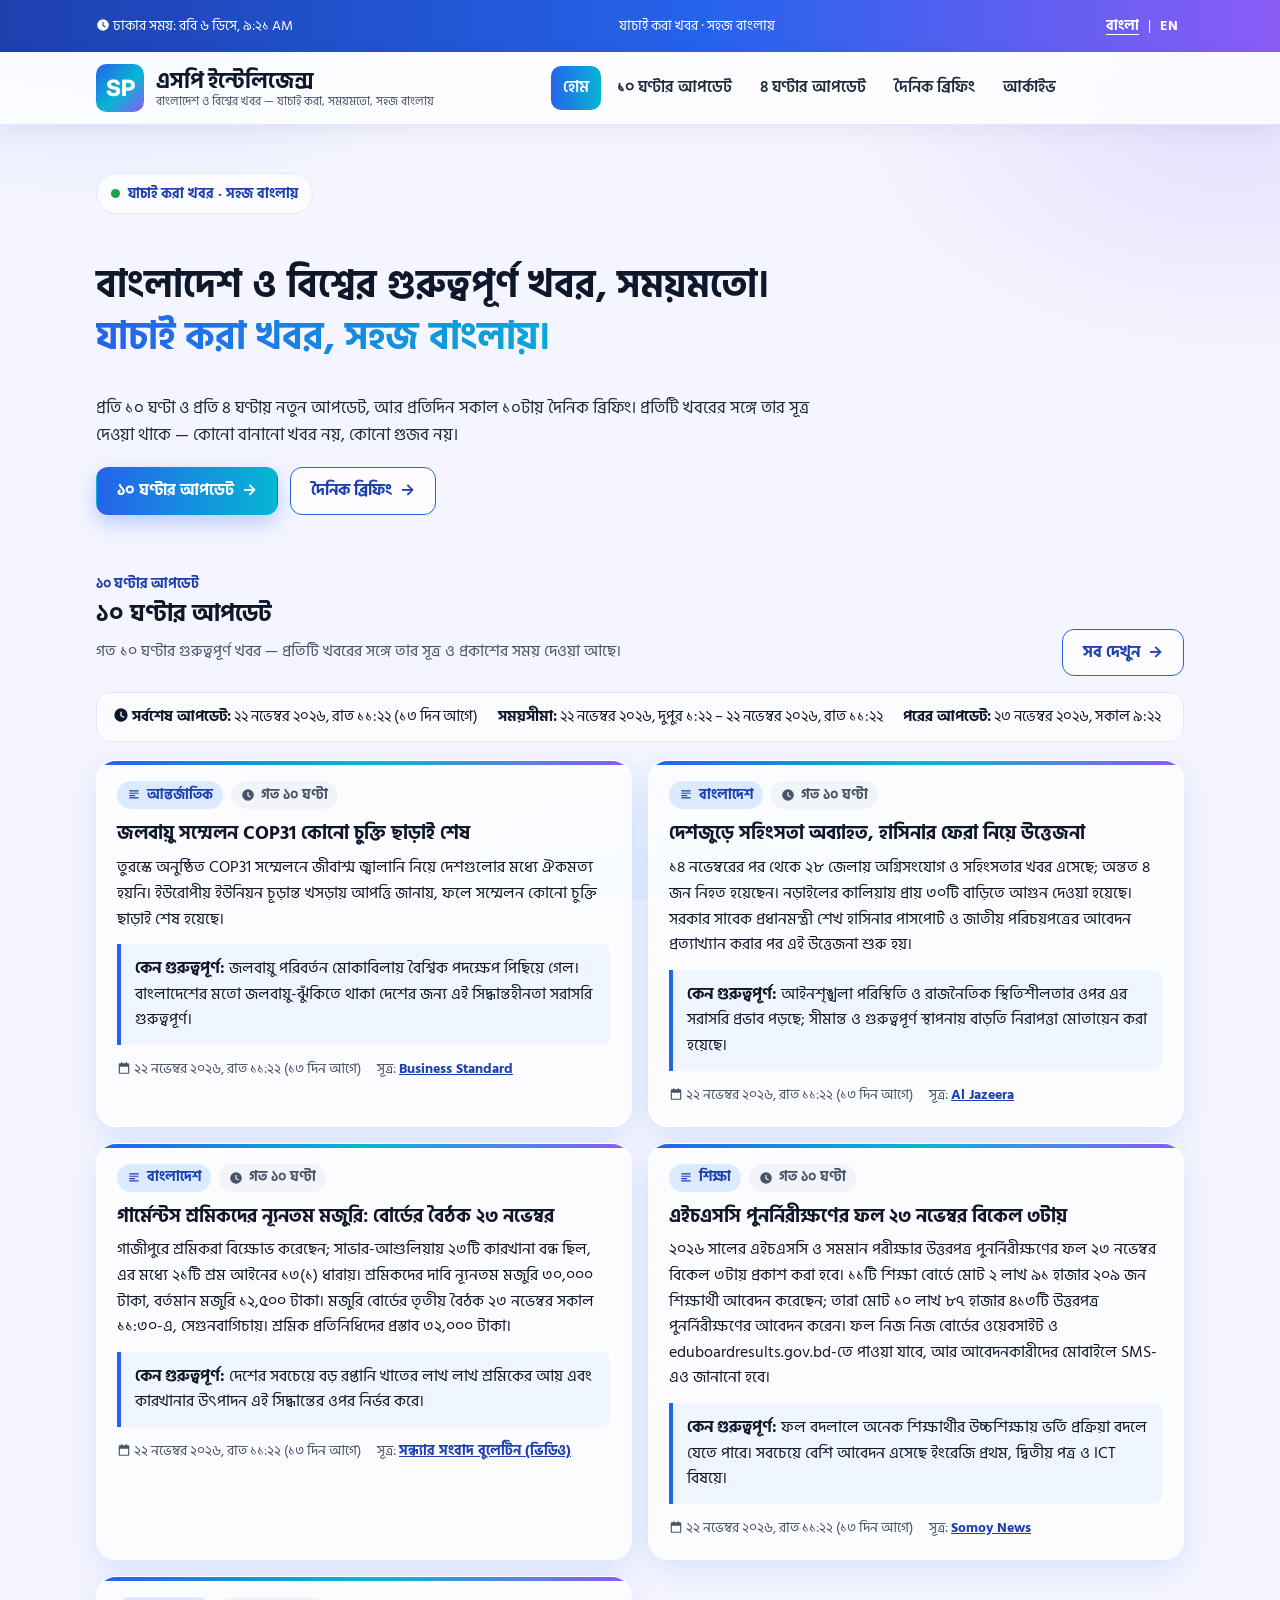
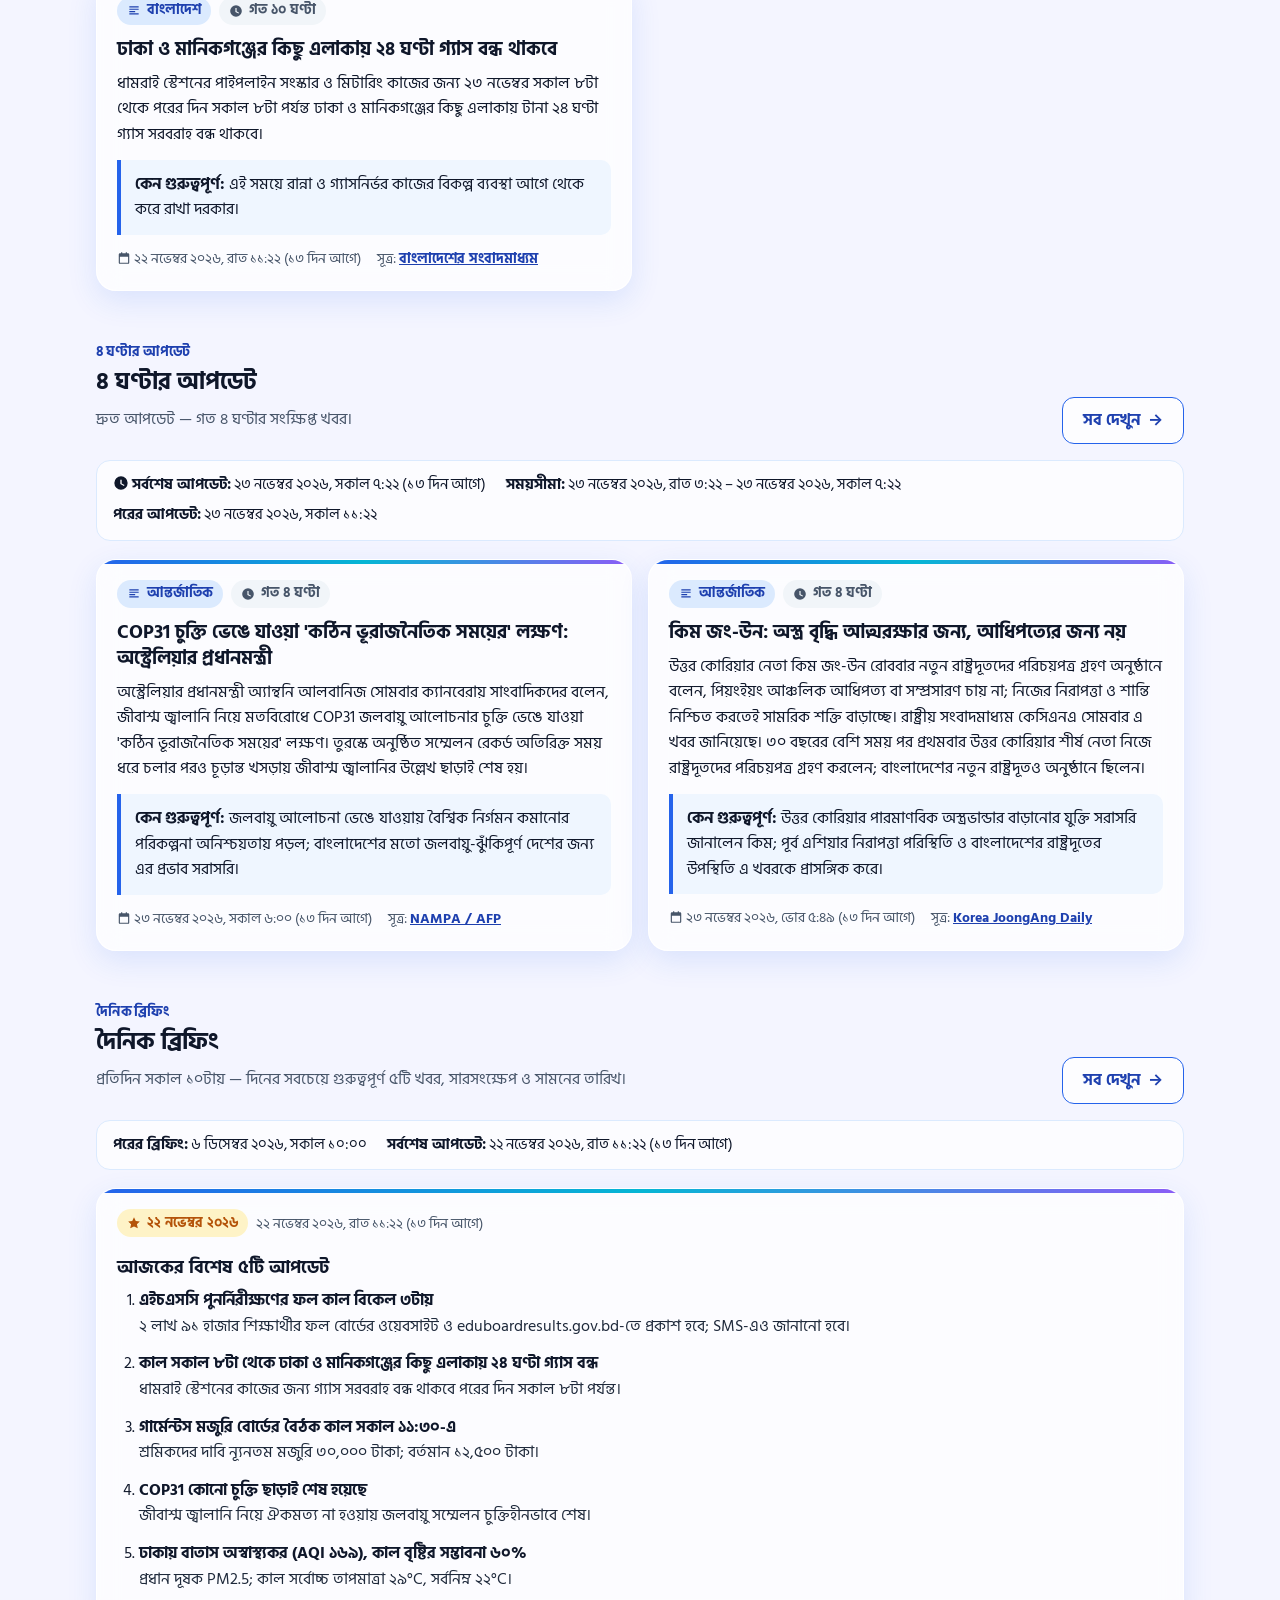
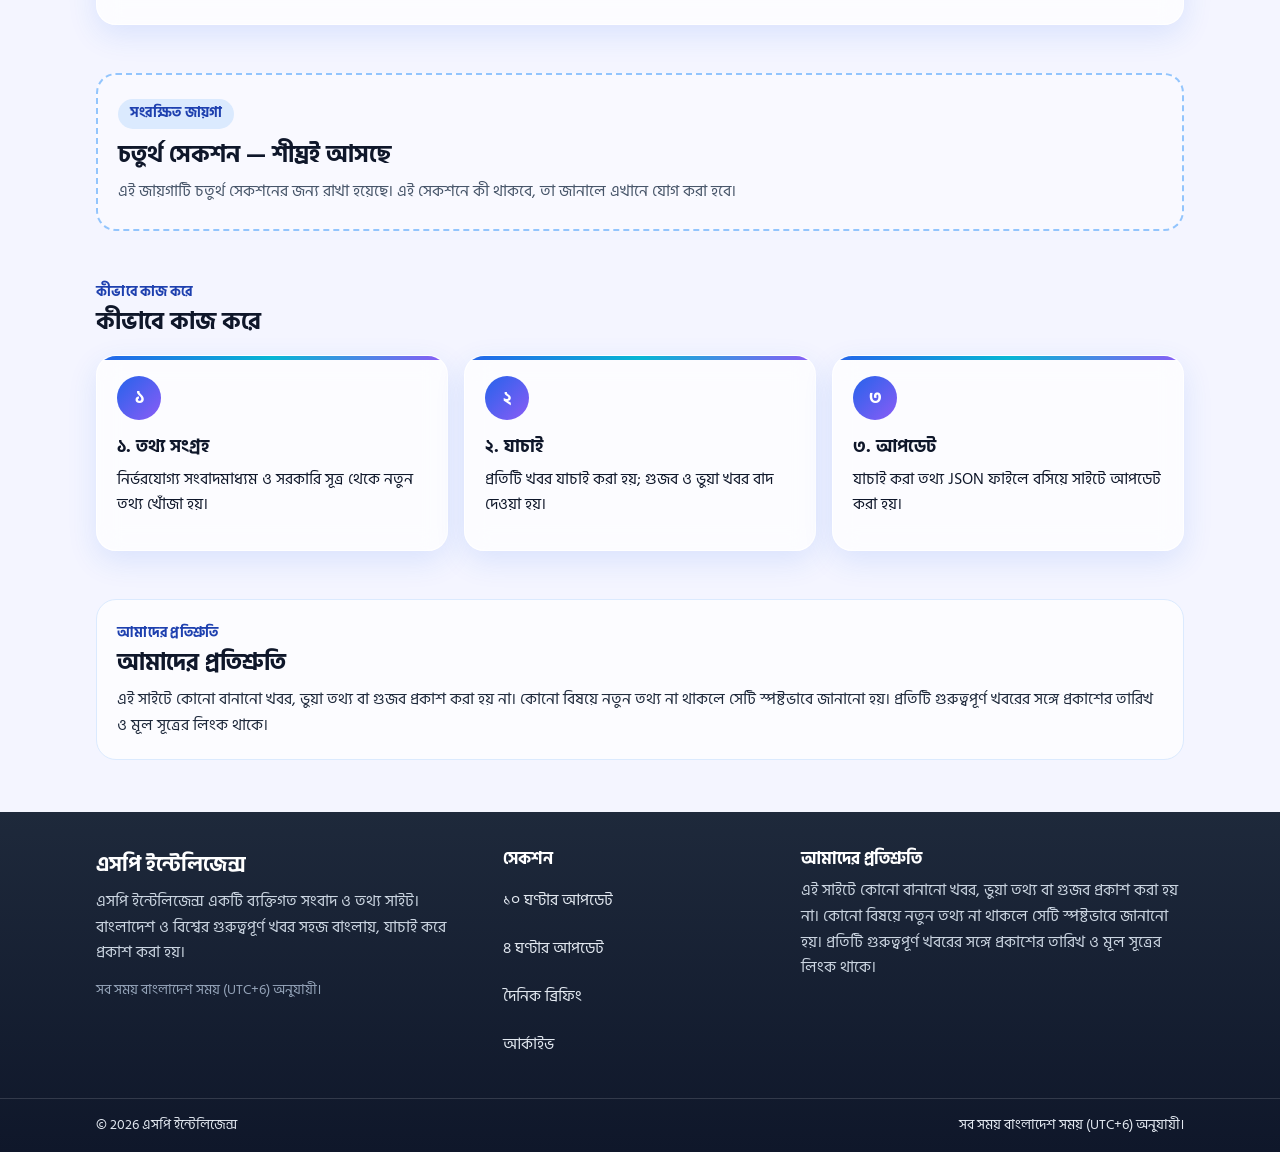
==== index.html @ 9b28f76a "SP Intelligence static site for Netlify (initial upload)" ====
<!DOCTYPE html>
<html lang="bn">
<head>
<meta charset="UTF-8">
<meta name="viewport" content="width=device-width, initial-scale=1.0">
<title>হোম — এসপি ইন্টেলিজেন্স</title>
<meta name="description" content="বাংলাদেশ ও বিশ্বের খবর — যাচাই করা, সময়মতো, সহজ বাংলায়">
<link rel="preconnect" href="https://fonts.googleapis.com">
<link rel="preconnect" href="https://fonts.gstatic.com" crossorigin>
<link href="https://fonts.googleapis.com/css2?family=Inter:wght@400;500;600;700;800&family=Plus+Jakarta+Sans:wght@600;700;800&family=Hind+Siliguri:wght@500;600;700&family=Noto+Sans+Bengali:wght@400;500;600;700;800&display=swap" rel="stylesheet">
<link rel="stylesheet" href="https://cdnjs.cloudflare.com/ajax/libs/font-awesome/6.5.2/css/all.min.css">
<link rel="stylesheet" href="assets/css/style.css">
<link rel="icon" href="data:image/svg+xml,%3Csvg xmlns='http://www.w3.org/2000/svg' viewBox='0 0 64 64'%3E%3Crect width='64' height='64' rx='14' fill='%232563EB'/%3E%3Ctext x='32' y='44' font-size='30' font-family='Arial' font-weight='bold' fill='white' text-anchor='middle'%3ESP%3C/text%3E%3C/svg%3E">
</head>
<body data-page="home">
<a class="skip-link" href="#main-content" data-i18n="skip_to_content">মূল বিষয়বস্তুতে যান</a>

<div class="topbar">
  <div class="container topbar-inner">
    <p class="topbar-clock">
      <svg class="icon" viewBox="0 0 24 24" width="14" height="14" aria-hidden="true"><path fill="currentColor" d="M12 2a10 10 0 1 0 10 10A10 10 0 0 0 12 2zm1 10.6 4.2 2.5-.8 1.3L11 13.5V7h2z"/></svg>
      <span data-i18n="dhaka_time">ঢাকার সময়</span>: <span id="dhaka-clock" data-clock>--:--</span>
    </p>
    <p class="topbar-note" data-i18n="hero_badge">যাচাই করা খবর · সহজ বাংলায়</p>
    <span class="lang-switch" role="group" data-i18n-aria="language" aria-label="ভাষা">
      <a href="?lang=bn" data-lang-switch="bn" class="active" lang="bn">বাংলা</a>
      <span aria-hidden="true">|</span>
      <a href="?lang=en" data-lang-switch="en" lang="en">EN</a>
    </span>
  </div>
</div>

<header class="site-header" id="site-header">
  <div class="container header-inner">
    <a class="brand" href="index.html" data-i18n-aria="site_name" aria-label="এসপি ইন্টেলিজেন্স">
      <span class="brand-mark" aria-hidden="true">
        <svg viewBox="0 0 64 64" width="48" height="48" role="img" aria-label="SP monogram"><defs><linearGradient id="spg" x1="0" y1="0" x2="1" y2="1"><stop offset="0" stop-color="#2563EB"/><stop offset=".55" stop-color="#06B6D4"/><stop offset="1" stop-color="#8B5CF6"/></linearGradient></defs><rect width="64" height="64" rx="14" fill="url(#spg)"/><text x="32" y="43" font-size="30" font-family="Inter, Arial, sans-serif" font-weight="800" fill="#ffffff" text-anchor="middle">SP</text></svg>
      </span>
      <span class="brand-text">
        <span class="brand-name" data-i18n="site_name">এসপি ইন্টেলিজেন্স</span>
        <span class="brand-tagline" data-i18n="site_tagline">বাংলাদেশ ও বিশ্বের খবর — যাচাই করা, সময়মতো, সহজ বাংলায়</span>
      </span>
    </a>

    <nav class="main-nav" data-i18n-aria="menu" aria-label="মেনু">
      <ul class="nav-list">
        <li><a href="index.html" class="active" data-i18n="home">হোম</a></li>
        <li><a href="10-ghonta.html" data-i18n="section_10h">১০ ঘণ্টার আপডেট</a></li>
        <li><a href="4-ghonta.html" data-i18n="section_4h">৪ ঘণ্টার আপডেট</a></li>
        <li><a href="daily.html" data-i18n="section_daily">দৈনিক ব্রিফিং</a></li>
        <li><a href="archive.html" data-i18n="archive">আর্কাইভ</a></li>
      </ul>
    </nav>

    <div class="header-actions">
      <button type="button" class="icon-btn menu-toggle" id="menu-toggle" data-i18n-aria="menu" aria-label="মেনু" aria-expanded="false" aria-controls="mobile-menu"><i class="fa-solid fa-bars" aria-hidden="true"></i></button>
    </div>
  </div>

  <nav class="mobile-menu" id="mobile-menu" data-i18n-aria="menu" aria-label="মেনু" hidden>
    <a href="index.html" data-i18n="home">হোম</a>
    <a href="10-ghonta.html" data-i18n="section_10h">১০ ঘণ্টার আপডেট</a>
    <a href="4-ghonta.html" data-i18n="section_4h">৪ ঘণ্টার আপডেট</a>
    <a href="daily.html" data-i18n="section_daily">দৈনিক ব্রিফিং</a>
    <a href="archive.html" data-i18n="archive">আর্কাইভ</a>
  </nav>
</header>

<main id="main-content">
<noscript><div class="container"><p class="empty-state">এই সাইটটি দেখতে আপনার ব্রাউজারে JavaScript চালু করুন। / Please enable JavaScript to view this site.</p></div></noscript>

<!-- ============ HERO ============ -->
<section class="hero" data-i18n-aria="site_name" aria-label="এসপি ইন্টেলিজেন্স">
  <div class="container hero-inner">
    <p class="hero-badge"><span class="dot" aria-hidden="true"></span><span data-i18n="hero_badge">যাচাই করা খবর · সহজ বাংলায়</span></p>
    <h1><span data-i18n="hero_title">বাংলাদেশ ও বিশ্বের গুরুত্বপূর্ণ খবর, সময়মতো।</span><span class="gradient-text" data-i18n="hero_title_gradient">যাচাই করা খবর, সহজ বাংলায়।</span></h1>
    <p class="hero-sub" data-i18n="hero_subtitle">প্রতি ১০ ঘণ্টা ও প্রতি ৪ ঘণ্টায় নতুন আপডেট, আর প্রতিদিন সকাল ১০টায় দৈনিক ব্রিফিং। প্রতিটি খবরের সঙ্গে তার সূত্র দেওয়া থাকে — কোনো বানানো খবর নয়, কোনো গুজব নয়।</p>
    <div class="hero-actions">
      <a class="btn btn-primary" href="10-ghonta.html"><span data-i18n="section_10h">১০ ঘণ্টার আপডেট</span> →</a>
      <a class="btn btn-outline" href="daily.html"><span data-i18n="section_daily">দৈনিক ব্রিফিং</span> →</a>
    </div>
  </div>
</section>

<section class="section" data-i18n-aria="section_10h" aria-label="">
  <div class="container">
    <div class="section-head-row">
      <div>
        <span class="section-kicker" data-i18n="section_10h"></span>
        <h2 data-i18n="section_10h"></h2>
        <p class="section-intro" data-i18n="section_10h_intro"></p>
      </div>
      <a class="btn btn-outline" href="10-ghonta.html"><span data-i18n="view_all">সব দেখুন</span> →</a>
    </div>
    <div id="strip-10h"><p class="freshness-strip" role="status"><span data-i18n="loading">লোড হচ্ছে…</span></p></div>
    <div id="grid-10h"></div>
  </div>
</section>

<section class="section" data-i18n-aria="section_4h" aria-label="">
  <div class="container">
    <div class="section-head-row">
      <div>
        <span class="section-kicker" data-i18n="section_4h"></span>
        <h2 data-i18n="section_4h"></h2>
        <p class="section-intro" data-i18n="section_4h_intro"></p>
      </div>
      <a class="btn btn-outline" href="4-ghonta.html"><span data-i18n="view_all">সব দেখুন</span> →</a>
    </div>
    <div id="strip-4h"><p class="freshness-strip" role="status"><span data-i18n="loading">লোড হচ্ছে…</span></p></div>
    <div id="grid-4h"></div>
  </div>
</section>

<!-- ============ DAILY BRIEFING ============ -->
<section class="section" data-i18n-aria="section_daily" aria-label="">
  <div class="container">
    <div class="section-head-row">
      <div>
        <span class="section-kicker" data-i18n="section_daily">দৈনিক ব্রিফিং</span>
        <h2 data-i18n="section_daily">দৈনিক ব্রিফিং</h2>
        <p class="section-intro" data-i18n="section_daily_intro">প্রতিদিন সকাল ১০টায় — দিনের সবচেয়ে গুরুত্বপূর্ণ ৫টি খবর, সারসংক্ষেপ ও সামনের তারিখ।</p>
      </div>
      <a class="btn btn-outline" href="daily.html"><span data-i18n="view_all">সব দেখুন</span> →</a>
    </div>
    <div id="strip-daily"><p class="freshness-strip" role="status"><span data-i18n="loading">লোড হচ্ছে…</span></p></div>
    <div id="briefing-daily"></div>
  </div>
</section>

<!-- ============ SECTION 4 — PLACEHOLDER (clearly marked, easy to add later) ============ -->
<!-- SECTION-4-PLACEHOLDER
     The user's message about the 4th section was cut off ("আর শ..."), so
     nothing is invented here. To add the 4th section later:
       1. Create data/<name>.json in the same entry format as data/10h.json.
       2. Replace this whole <section id="section-4-placeholder"> block with
          a real section (copy the 10-hour section above as a template).
       3. Add a nav link in the header + footer and a string in
          assets/js/app.js. Do not invent the section's topic. -->
<section class="section" id="section-4-placeholder" data-i18n-aria="placeholder_title" aria-label="চতুর্থ সেকশন — শীঘ্রই আসছে">
  <div class="container">
    <div class="placeholder-slot">
      <span class="placeholder-tag" data-i18n="placeholder_tag">সংরক্ষিত জায়গা</span>
      <h2 data-i18n="placeholder_title">চতুর্থ সেকশন — শীঘ্রই আসছে</h2>
      <p data-i18n="placeholder_text">এই জায়গাটি চতুর্থ সেকশনের জন্য রাখা হয়েছে। এই সেকশনে কী থাকবে, তা জানালে এখানে যোগ করা হবে।</p>
    </div>
  </div>
</section>

<!-- ============ HOW IT WORKS ============ -->
<section class="section" data-i18n-aria="how_it_works" aria-label="কীভাবে কাজ করে">
  <div class="container">
    <div class="section-head">
      <span class="section-kicker" data-i18n="how_it_works">কীভাবে কাজ করে</span>
      <h2 data-i18n="how_it_works">কীভাবে কাজ করে</h2>
    </div>
    <div class="steps-grid">
      <article class="card step-card">
        <span class="step-num" aria-hidden="true">১</span>
        <h3 data-i18n="how_1_title">১. তথ্য সংগ্রহ</h3>
        <p data-i18n="how_1_text">নির্ভরযোগ্য সংবাদমাধ্যম ও সরকারি সূত্র থেকে নতুন তথ্য খোঁজা হয়।</p>
      </article>
      <article class="card step-card">
        <span class="step-num" aria-hidden="true">২</span>
        <h3 data-i18n="how_2_title">২. যাচাই</h3>
        <p data-i18n="how_2_text">প্রতিটি খবর যাচাই করা হয়; গুজব ও ভুয়া খবর বাদ দেওয়া হয়।</p>
      </article>
      <article class="card step-card">
        <span class="step-num" aria-hidden="true">৩</span>
        <h3 data-i18n="how_3_title">৩. আপডেট</h3>
        <p data-i18n="how_3_text">যাচাই করা তথ্য JSON ফাইলে বসিয়ে সাইটে আপডেট করা হয়।</p>
      </article>
    </div>
  </div>
</section>

<!-- ============ HONESTY NOTE ============ -->
<section class="section" data-i18n-aria="honesty_title" aria-label="আমাদের প্রতিশ্রুতি">
  <div class="container">
    <div class="honesty-box">
      <span class="section-kicker" data-i18n="honesty_title">আমাদের প্রতিশ্রুতি</span>
      <h2 data-i18n="honesty_title">আমাদের প্রতিশ্রুতি</h2>
      <p data-i18n="honesty_text">এই সাইটে কোনো বানানো খবর, ভুয়া তথ্য বা গুজব প্রকাশ করা হয় না। কোনো বিষয়ে নতুন তথ্য না থাকলে সেটি স্পষ্টভাবে জানানো হয়। প্রতিটি গুরুত্বপূর্ণ খবরের সঙ্গে প্রকাশের তারিখ ও মূল সূত্রের লিংক থাকে।</p>
    </div>
  </div>
</section>

</main>

<footer class="site-footer">
  <div class="container footer-grid">
    <div class="footer-col footer-brand-col">
      <p class="footer-brand-name" data-i18n="site_name">এসপি ইন্টেলিজেন্স</p>
      <p class="footer-intro" data-i18n="footer_about">এসপি ইন্টেলিজেন্স একটি ব্যক্তিগত সংবাদ ও তথ্য সাইট। বাংলাদেশ ও বিশ্বের গুরুত্বপূর্ণ খবর সহজ বাংলায়, যাচাই করে প্রকাশ করা হয়।</p>
      <p class="footer-note" data-i18n="footer_note">সব সময় বাংলাদেশ সময় (UTC+6) অনুযায়ী।</p>
    </div>
    <div class="footer-col">
      <h3 data-i18n="footer_sections">সেকশন</h3>
      <ul class="footer-links">
        <li><a href="10-ghonta.html" data-i18n="section_10h">১০ ঘণ্টার আপডেট</a></li>
        <li><a href="4-ghonta.html" data-i18n="section_4h">৪ ঘণ্টার আপডেট</a></li>
        <li><a href="daily.html" data-i18n="section_daily">দৈনিক ব্রিফিং</a></li>
        <li><a href="archive.html" data-i18n="archive">আর্কাইভ</a></li>
      </ul>
    </div>
    <div class="footer-col">
      <h3 data-i18n="honesty_title">আমাদের প্রতিশ্রুতি</h3>
      <p class="footer-intro" data-i18n="honesty_text">এই সাইটে কোনো বানানো খবর, ভুয়া তথ্য বা গুজব প্রকাশ করা হয় না। কোনো বিষয়ে নতুন তথ্য না থাকলে সেটি স্পষ্টভাবে জানানো হয়। প্রতিটি গুরুত্বপূর্ণ খবরের সঙ্গে প্রকাশের তারিখ ও মূল সূত্রের লিংক থাকে।</p>
    </div>
  </div>
  <div class="footer-bottom">
    <div class="container footer-bottom-inner">
      <p>© <span id="footer-year">2026</span> <span data-i18n="site_name">এসপি ইন্টেলিজেন্স</span></p>
      <p class="footer-credit" data-i18n="footer_note">সব সময় বাংলাদেশ সময় (UTC+6) অনুযায়ী।</p>
    </div>
  </div>
</footer>

<nav class="bottom-nav" data-i18n-aria="menu" aria-label="মেনু">
  <a href="index.html" class="active">
    <i class="fa-solid fa-house" aria-hidden="true"></i><span data-i18n="home">হোম</span>
  </a>
  <a href="10-ghonta.html">
    <i class="fa-solid fa-clock" aria-hidden="true"></i><span data-i18n="section_10h">১০ ঘণ্টার আপডেট</span>
  </a>
  <a href="4-ghonta.html">
    <i class="fa-solid fa-bolt" aria-hidden="true"></i><span data-i18n="section_4h">৪ ঘণ্টার আপডেট</span>
  </a>
  <a href="daily.html">
    <i class="fa-solid fa-calendar-day" aria-hidden="true"></i><span data-i18n="section_daily">দৈনিক ব্রিফিং</span>
  </a>
</nav>

<button type="button" class="back-to-top" id="back-to-top" data-i18n-aria="back_to_top" aria-label="উপরে যান" hidden>
  <i class="fa-solid fa-arrow-up" aria-hidden="true"></i>
</button>

<script src="assets/js/main.js" defer></script>
<script src="assets/js/app.js" defer></script>
</body>
</html>
---- assets/css/style.css ----
/* ==========================================================================
   SP Intelligence — Glassmorphism (lavender #F4F5FF + blue/cyan/violet)
   UI/UX Pro Max rules applied: accessibility first (4.5:1 contrast, visible
   focus, keyboard nav), 44px minimum touch targets, mobile-first,
   no emoji icons (inline SVG / Font Awesome only), reduced-motion support.
   Breakpoints: 320 / 375 / 390 / 430 / 768 / 1024 / 1366 / 1440.
   ========================================================================== */

:root {
  --bg: #F4F5FF;
  --ink: #0F172A;
  --ink-soft: #1E293B;
  --muted: #475569;
  --blue: #2563EB;
  --blue-dark: #1E40AF;
  --cyan: #06B6D4;
  --violet: #8B5CF6;
  --amber: #B45309;
  --amber-bg: #FEF3C7;
  --card: rgba(255, 255, 255, 0.72);
  --card-solid: #FFFFFF;
  --border: rgba(255, 255, 255, 0.9);
  --border-strong: #DBEAFE;
  --shadow: 0 10px 30px rgba(37, 99, 235, 0.12);
  --shadow-deep: 0 18px 44px rgba(37, 99, 235, 0.18);
  --radius: 20px;
  --radius-sm: 14px;
  --font-bn: "Hind Siliguri", "Noto Sans Bengali", "Inter", system-ui, sans-serif;
  --font-head: "Plus Jakarta Sans", "Hind Siliguri", "Noto Sans Bengali", "Inter", system-ui, sans-serif;
  --font-body: "Inter", "Hind Siliguri", "Noto Sans Bengali", system-ui, sans-serif;
  --space: 16px;
}

* { box-sizing: border-box; }

html {
  -webkit-text-size-adjust: 100%;
  scroll-behavior: smooth;
}

body {
  margin: 0;
  font-family: var(--font-body);
  font-size: 16px;
  line-height: 1.6;
  color: var(--ink);
  background:
    radial-gradient(720px 420px at 8% -5%, rgba(37, 99, 235, 0.16), transparent 60%),
    radial-gradient(640px 420px at 96% 12%, rgba(139, 92, 246, 0.14), transparent 60%),
    radial-gradient(560px 380px at 55% 110%, rgba(6, 182, 212, 0.12), transparent 60%),
    var(--bg);
  background-attachment: fixed;
  min-height: 100vh;
}

/* Bengali-first typography: Hind Siliguri leads for headings and body. */
[lang="bn"] body, [lang="bn"] h1, [lang="bn"] h2, [lang="bn"] h3,
body {
  font-family: var(--font-bn);
}
h1, h2, h3, .brand-name, .section-kicker {
  font-family: var(--font-head);
  line-height: 1.35;
  color: var(--ink);
}
h1 { font-size: 1.9rem; }
h2 { font-size: 1.5rem; margin: 0 0 8px; }
h3 { font-size: 1.15rem; margin: 0 0 8px; }
p { margin: 0 0 12px; }
a { color: var(--blue-dark); }
a:hover { color: var(--blue); }

img { max-width: 100%; height: auto; }

/* Visible keyboard focus — never removed. */
:focus-visible {
  outline: 3px solid var(--blue);
  outline-offset: 2px;
  border-radius: 6px;
}

.skip-link {
  position: absolute;
  left: 16px;
  top: -60px;
  z-index: 100;
  background: var(--blue-dark);
  color: #FFFFFF;
  padding: 12px 18px;
  border-radius: 10px;
  font-weight: 700;
  transition: top 0.2s ease;
}
.skip-link:focus { top: 12px; color: #FFFFFF; }

.container {
  width: 100%;
  max-width: 1120px;
  margin: 0 auto;
  padding-left: var(--space);
  padding-right: var(--space);
}

.icon { vertical-align: -2px; flex: none; }

/* --- Top bar --- */
.topbar {
  background: linear-gradient(90deg, var(--blue-dark), var(--blue) 55%, var(--violet));
  color: #FFFFFF;
  font-size: 0.9rem;
}
.topbar-inner {
  display: flex;
  align-items: center;
  justify-content: space-between;
  gap: 12px;
  min-height: 44px;
  padding-top: 4px;
  padding-bottom: 4px;
}
.topbar p { margin: 0; }
.topbar-note { display: none; }
.lang-switch a {
  color: #FFFFFF;
  text-decoration: none;
  display: inline-block;
  min-height: 44px;
  line-height: 44px;
  padding: 0 6px;
  font-weight: 700;
}
.lang-switch a.active { text-decoration: underline; text-underline-offset: 4px; }

/* --- Header (frosted glass) --- */
.site-header {
  position: sticky;
  top: 0;
  z-index: 50;
  background: rgba(255, 255, 255, 0.82);
  backdrop-filter: blur(14px);
  -webkit-backdrop-filter: blur(14px);
  border-bottom: 1px solid var(--border-strong);
  box-shadow: 0 6px 24px rgba(15, 23, 42, 0.06);
}
.header-inner {
  display: flex;
  align-items: center;
  justify-content: space-between;
  gap: 12px;
  min-height: 72px;
}
.brand {
  display: flex;
  align-items: center;
  gap: 12px;
  text-decoration: none;
  min-height: 44px;
  color: var(--ink);
}
.brand-mark { flex: none; line-height: 0; }
.brand-name {
  display: block;
  font-size: 1.35rem;
  font-weight: 800;
  line-height: 1.2;
}
.brand-tagline {
  display: block;
  font-size: 0.78rem;
  color: var(--muted);
  line-height: 1.35;
}
.main-nav { display: none; }
.nav-list {
  list-style: none;
  margin: 0;
  padding: 0;
  display: flex;
  gap: 4px;
}
.nav-list a {
  display: inline-flex;
  align-items: center;
  min-height: 44px;
  padding: 0 12px;
  border-radius: 10px;
  text-decoration: none;
  color: var(--ink-soft);
  font-weight: 600;
}
.nav-list a:hover { background: #EFF6FF; color: var(--blue-dark); }
.nav-list a.active {
  background: linear-gradient(90deg, var(--blue), var(--cyan));
  color: #FFFFFF;
}
.header-actions { display: flex; align-items: center; gap: 8px; }
.icon-btn {
  min-width: 44px;
  min-height: 44px;
  border-radius: 12px;
  border: 1px solid var(--border-strong);
  background: rgba(255, 255, 255, 0.8);
  color: var(--ink);
  font-size: 1.1rem;
  cursor: pointer;
  display: inline-flex;
  align-items: center;
  justify-content: center;
}
.icon-btn:hover { background: #EFF6FF; }
.mobile-menu {
  border-top: 1px solid var(--border-strong);
  padding: 8px var(--space) 12px;
}
.mobile-menu a {
  display: flex;
  align-items: center;
  min-height: 44px;
  padding: 0 8px;
  border-radius: 10px;
  text-decoration: none;
  color: var(--ink-soft);
  font-weight: 600;
}
.mobile-menu a:hover { background: #EFF6FF; }

/* --- Hero --- */
.hero { padding: 36px 0 8px; }
.hero-inner { text-align: left; }
.hero-badge {
  display: inline-flex;
  align-items: center;
  gap: 8px;
  background: rgba(255, 255, 255, 0.75);
  border: 1px solid var(--border-strong);
  border-radius: 999px;
  padding: 8px 14px;
  font-weight: 700;
  font-size: 0.9rem;
  color: var(--blue-dark);
  margin-bottom: 14px;
}
.hero-badge .dot {
  width: 9px;
  height: 9px;
  border-radius: 50%;
  background: #16A34A;
  flex: none;
}
.gradient-text {
  display: block;
  background: linear-gradient(90deg, var(--blue), var(--cyan) 50%, var(--violet));
  -webkit-background-clip: text;
  background-clip: text;
  color: transparent;
}
.hero-sub {
  font-size: 1.05rem;
  color: var(--ink-soft);
  max-width: 720px;
}
.hero-actions { display: flex; flex-wrap: wrap; gap: 12px; margin: 18px 0 8px; }

/* --- Buttons (44px minimum) --- */
.btn {
  display: inline-flex;
  align-items: center;
  justify-content: center;
  gap: 8px;
  min-height: 44px;
  padding: 10px 20px;
  border-radius: 12px;
  font-weight: 700;
  font-size: 1rem;
  text-decoration: none;
  cursor: pointer;
  border: 1px solid transparent;
  transition: transform 0.15s ease, box-shadow 0.15s ease, background 0.15s ease;
}
.btn-primary {
  background: linear-gradient(90deg, var(--blue), var(--cyan));
  color: #FFFFFF;
  box-shadow: 0 8px 20px rgba(37, 99, 235, 0.28);
}
.btn-primary:hover { color: #FFFFFF; transform: translateY(-1px); }
.btn-outline {
  background: rgba(255, 255, 255, 0.8);
  border-color: var(--blue);
  color: var(--blue-dark);
}
.btn-outline:hover { background: #EFF6FF; }
.btn-small { min-height: 44px; padding: 8px 14px; font-size: 0.95rem; }

/* --- Sections --- */
.section { padding: 28px 0 8px; }
.section-head { margin-bottom: 16px; }
.section-kicker {
  display: inline-block;
  font-size: 0.85rem;
  font-weight: 800;
  letter-spacing: 0.02em;
  text-transform: uppercase;
  color: var(--blue-dark);
  margin-bottom: 6px;
}
.section-head-row {
  display: flex;
  flex-direction: column;
  gap: 12px;
  margin-bottom: 16px;
}
.section-head-row .btn { align-self: flex-start; }
.section-intro { color: var(--muted); max-width: 760px; }

/* --- Glass cards --- */
.card {
  position: relative;
  background: var(--card);
  backdrop-filter: blur(12px);
  -webkit-backdrop-filter: blur(12px);
  border: 1px solid var(--border);
  border-radius: var(--radius);
  box-shadow: var(--shadow);
  padding: 20px;
  overflow: hidden;
}
.card::before {
  content: "";
  position: absolute;
  top: 0; left: 0; right: 0;
  height: 4px;
  background: linear-gradient(90deg, var(--blue), var(--cyan), var(--violet));
}
.card:hover { box-shadow: var(--shadow-deep); }

.news-grid {
  display: grid;
  grid-template-columns: 1fr;
  gap: 16px;
}
.news-card h3 { font-size: 1.2rem; }
.news-card h3 a { color: var(--ink); text-decoration: none; }
.news-card h3 a:hover { color: var(--blue-dark); text-decoration: underline; }
.card-top {
  display: flex;
  flex-wrap: wrap;
  align-items: center;
  gap: 8px;
  margin-bottom: 12px;
}
.badge {
  display: inline-flex;
  align-items: center;
  gap: 6px;
  min-height: 28px;
  padding: 3px 10px;
  border-radius: 999px;
  font-size: 0.85rem;
  font-weight: 700;
}
.badge-blue { background: #DBEAFE; color: var(--blue-dark); }
.badge-amber { background: var(--amber-bg); color: var(--amber); }
.badge-soft { background: #F1F5F9; color: var(--muted); }
.why-box {
  background: #EFF6FF;
  border-left: 4px solid var(--blue);
  border-radius: 0 10px 10px 0;
  padding: 12px 14px;
}
.card-meta {
  display: flex;
  flex-wrap: wrap;
  gap: 6px 16px;
  font-size: 0.9rem;
  color: var(--muted);
  margin: 12px 0 0;
}
.card-meta a { font-weight: 700; }
.freshness { color: var(--muted); font-size: 0.9rem; }

.freshness-strip {
  display: flex;
  flex-wrap: wrap;
  gap: 6px 20px;
  background: rgba(255, 255, 255, 0.75);
  border: 1px solid var(--border-strong);
  border-radius: var(--radius-sm);
  padding: 12px 16px;
  font-size: 0.95rem;
  margin: 0 0 18px;
}
.freshness-strip strong { color: var(--ink); }

/* --- Daily briefing --- */
.daily-card h3 { margin-top: 18px; }
.top5-list { margin: 0 0 8px; padding-left: 22px; }
.top5-list li { margin-bottom: 12px; }
.top5-list li > span { display: block; color: var(--ink-soft); }
.upcoming-list { margin: 0 0 8px; padding-left: 20px; }
.upcoming-list li { margin-bottom: 8px; }
.islamic-note {
  background: #F5F3FF;
  border-left: 4px solid var(--violet);
  border-radius: 0 10px 10px 0;
  padding: 12px 14px;
}

/* --- Placeholder for the 4th section (clearly marked, easy to replace) --- */
/* SECTION-4-PLACEHOLDER: replace this whole <section> when the 4th section
   is decided. Keep the id="section-4-placeholder" so links keep working. */
.placeholder-slot {
  border: 2px dashed #93C5FD;
  border-radius: var(--radius);
  background: rgba(255, 255, 255, 0.45);
  padding: 24px 20px;
  text-align: left;
}
.placeholder-slot h2 { margin-bottom: 8px; }
.placeholder-slot p { color: var(--muted); margin-bottom: 0; }
.placeholder-tag {
  display: inline-block;
  background: #DBEAFE;
  color: var(--blue-dark);
  font-weight: 700;
  font-size: 0.85rem;
  border-radius: 999px;
  padding: 4px 12px;
  margin-bottom: 10px;
}

/* --- How it works / honesty --- */
.steps-grid {
  display: grid;
  grid-template-columns: 1fr;
  gap: 16px;
}
.step-card h3 { margin-top: 4px; }
.step-num {
  display: inline-flex;
  align-items: center;
  justify-content: center;
  width: 44px;
  height: 44px;
  border-radius: 50%;
  background: linear-gradient(135deg, var(--blue), var(--violet));
  color: #FFFFFF;
  font-weight: 800;
  font-size: 1.15rem;
  margin-bottom: 10px;
}
.honesty-box {
  background: rgba(255, 255, 255, 0.75);
  border: 1px solid var(--border-strong);
  border-radius: var(--radius);
  padding: 20px;
}
.honesty-box p { margin-bottom: 0; color: var(--ink-soft); }

/* --- Archive --- */
.tabs {
  display: flex;
  flex-wrap: wrap;
  gap: 8px;
  margin-bottom: 20px;
}
.tab {
  display: inline-flex;
  align-items: center;
  min-height: 44px;
  padding: 8px 16px;
  border-radius: 999px;
  border: 1px solid var(--border-strong);
  background: rgba(255, 255, 255, 0.75);
  color: var(--ink-soft);
  font-weight: 700;
  text-decoration: none;
}
.tab:hover { background: #EFF6FF; }
.tab.active {
  background: linear-gradient(90deg, var(--blue), var(--cyan));
  color: #FFFFFF;
  border-color: transparent;
}
.archive-date {
  margin: 28px 0 12px;
  padding-bottom: 8px;
  border-bottom: 2px solid var(--border-strong);
}
.archive-date:first-of-type { margin-top: 0; }
.count-chip {
  font-size: 0.9rem;
  color: var(--muted);
  font-weight: 600;
}

.empty-state {
  background: rgba(255, 255, 255, 0.75);
  border: 1px solid var(--border-strong);
  border-radius: var(--radius);
  padding: 24px 20px;
  text-align: center;
  color: var(--muted);
}
.center-cta { text-align: center; margin-top: 20px; }
.mt-2 { margin-top: 16px; }

/* --- Footer --- */
.site-footer {
  margin-top: 40px;
  background: linear-gradient(180deg, #1E293B, #0F172A);
  color: #E2E8F0;
  padding: 36px 0 0;
}
.footer-grid {
  display: grid;
  grid-template-columns: 1fr;
  gap: 24px;
  padding-bottom: 28px;
}
.footer-col h3 { color: #FFFFFF; font-size: 1.05rem; }
.footer-brand-name {
  font-size: 1.3rem;
  font-weight: 800;
  color: #FFFFFF;
  margin-bottom: 8px;
}
.footer-intro { color: #CBD5E1; }
.footer-note { color: #94A3B8; font-size: 0.9rem; }
.footer-links { list-style: none; margin: 0; padding: 0; }
.footer-links li { margin-bottom: 4px; }
.footer-links a {
  display: inline-flex;
  align-items: center;
  min-height: 44px;
  color: #E2E8F0;
  text-decoration: none;
}
.footer-links a:hover { color: #FFFFFF; text-decoration: underline; }
.footer-bottom { border-top: 1px solid rgba(255, 255, 255, 0.14); }
.footer-bottom-inner {
  display: flex;
  flex-direction: column;
  gap: 4px;
  padding-top: 14px;
  padding-bottom: 96px;
  font-size: 0.9rem;
}
.footer-bottom p { margin: 0; }

/* --- Mobile bottom nav (max 4 items) --- */
.bottom-nav {
  position: fixed;
  left: 0; right: 0; bottom: 0;
  z-index: 60;
  display: flex;
  background: rgba(255, 255, 255, 0.92);
  backdrop-filter: blur(12px);
  -webkit-backdrop-filter: blur(12px);
  border-top: 1px solid var(--border-strong);
  box-shadow: 0 -6px 20px rgba(15, 23, 42, 0.08);
}
.bottom-nav a {
  flex: 1;
  display: flex;
  flex-direction: column;
  align-items: center;
  justify-content: center;
  gap: 2px;
  min-height: 56px;
  padding: 6px 2px;
  color: var(--muted);
  text-decoration: none;
  font-size: 0.72rem;
  font-weight: 600;
  text-align: center;
}
.bottom-nav a i { font-size: 1.15rem; }
.bottom-nav a.active { color: var(--blue-dark); }

.back-to-top {
  position: fixed;
  right: 16px;
  bottom: 72px;
  z-index: 60;
  width: 48px;
  height: 48px;
  border-radius: 50%;
  border: none;
  background: linear-gradient(135deg, var(--blue), var(--violet));
  color: #FFFFFF;
  font-size: 1.05rem;
  cursor: pointer;
  box-shadow: var(--shadow-deep);
}

/* --- Responsive --- */
@media (min-width: 640px) {
  .topbar-note { display: block; }
  .section-head-row { flex-direction: row; align-items: flex-end; justify-content: space-between; }
  .section-head-row .btn { align-self: auto; }
}
@media (min-width: 768px) {
  h1 { font-size: 2.4rem; }
  .main-nav { display: block; }
  .menu-toggle { display: none; }
  .mobile-menu { display: none; }
  .news-grid { grid-template-columns: 1fr 1fr; }
  .steps-grid { grid-template-columns: repeat(3, 1fr); }
  .footer-grid { grid-template-columns: 1.4fr 1fr 1.4fr; }
  .footer-bottom-inner { flex-direction: row; justify-content: space-between; }
  .bottom-nav { display: none; }
  .footer-bottom-inner { padding-bottom: 16px; }
  .back-to-top { bottom: 24px; }
}
@media (min-width: 1024px) {
  .hero { padding: 48px 0 12px; }
  .section { padding: 36px 0 12px; }
}
@media (min-width: 1440px) {
  .container { max-width: 1180px; }
}

/* --- Reduced motion --- */
@media (prefers-reduced-motion: reduce) {
  html { scroll-behavior: auto; }
  *, *::before, *::after {
    transition-duration: 0.01ms !important;
    animation-duration: 0.01ms !important;
  }
}
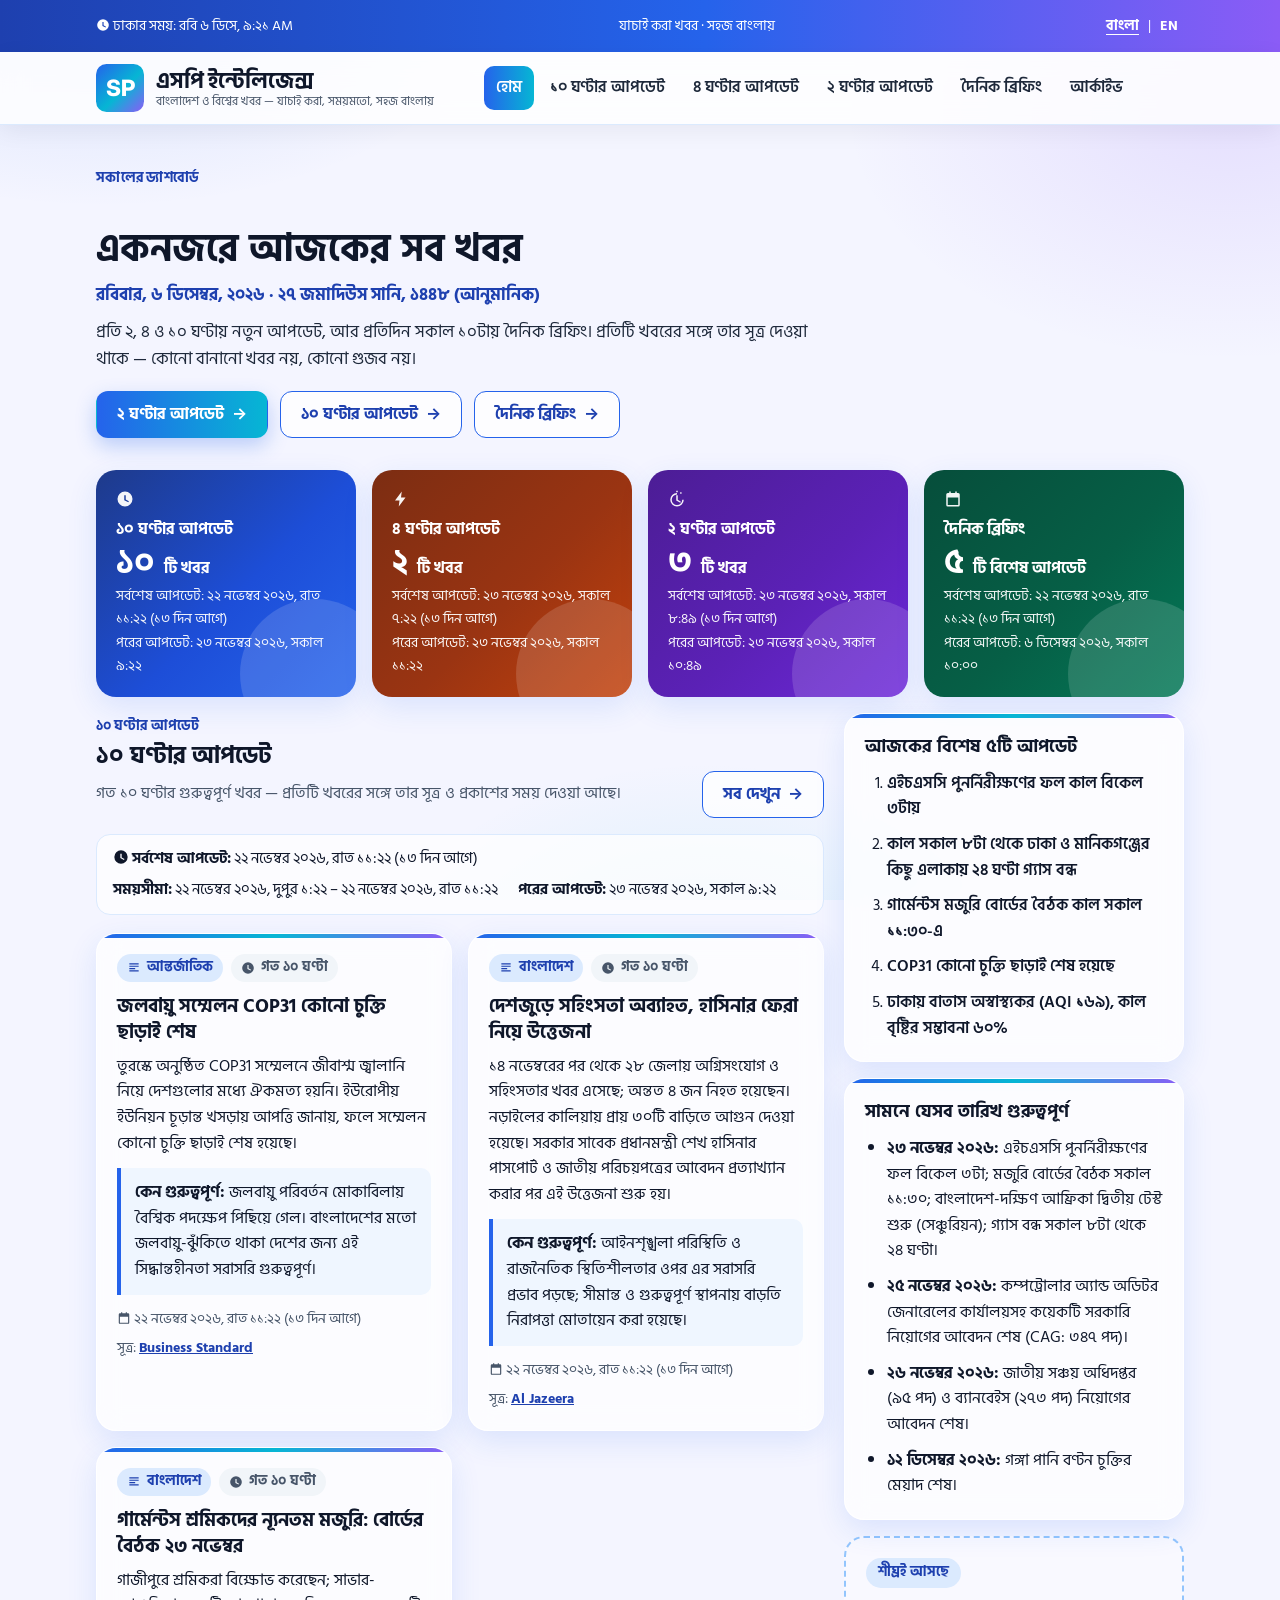
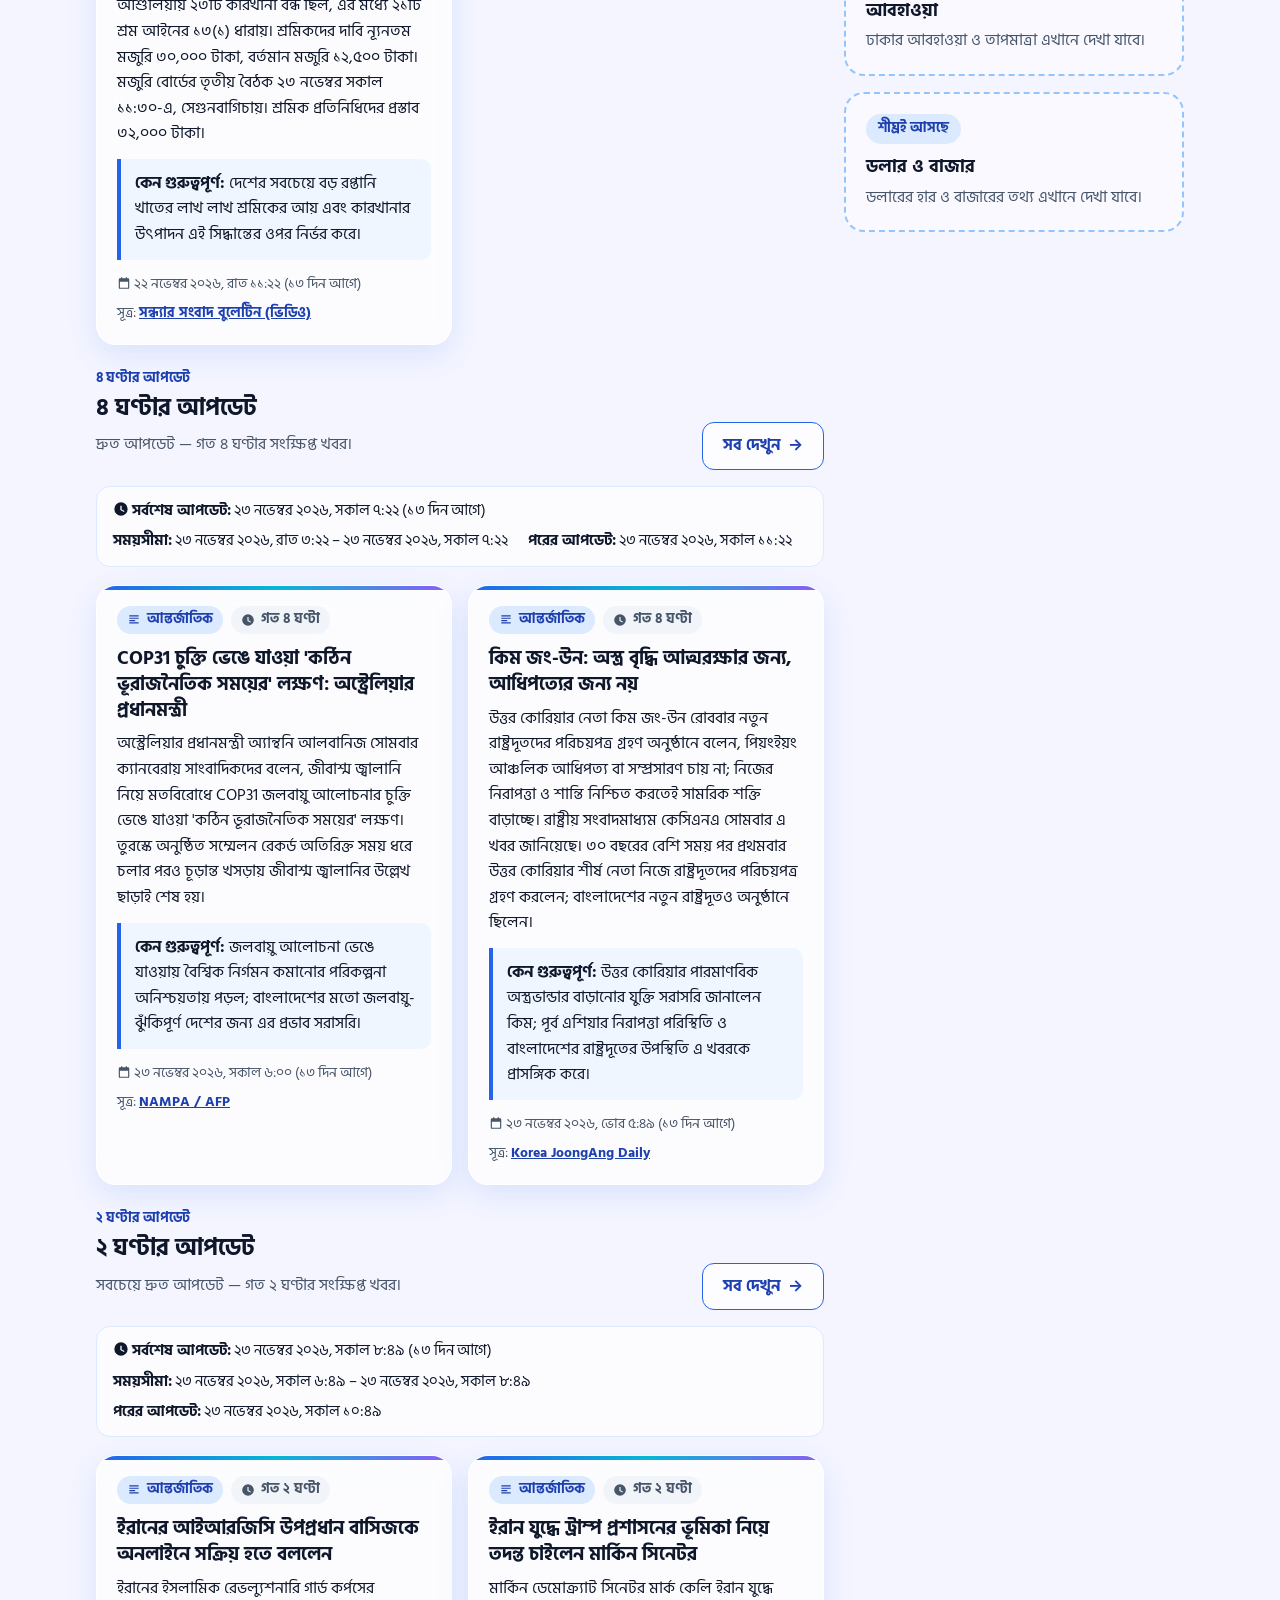
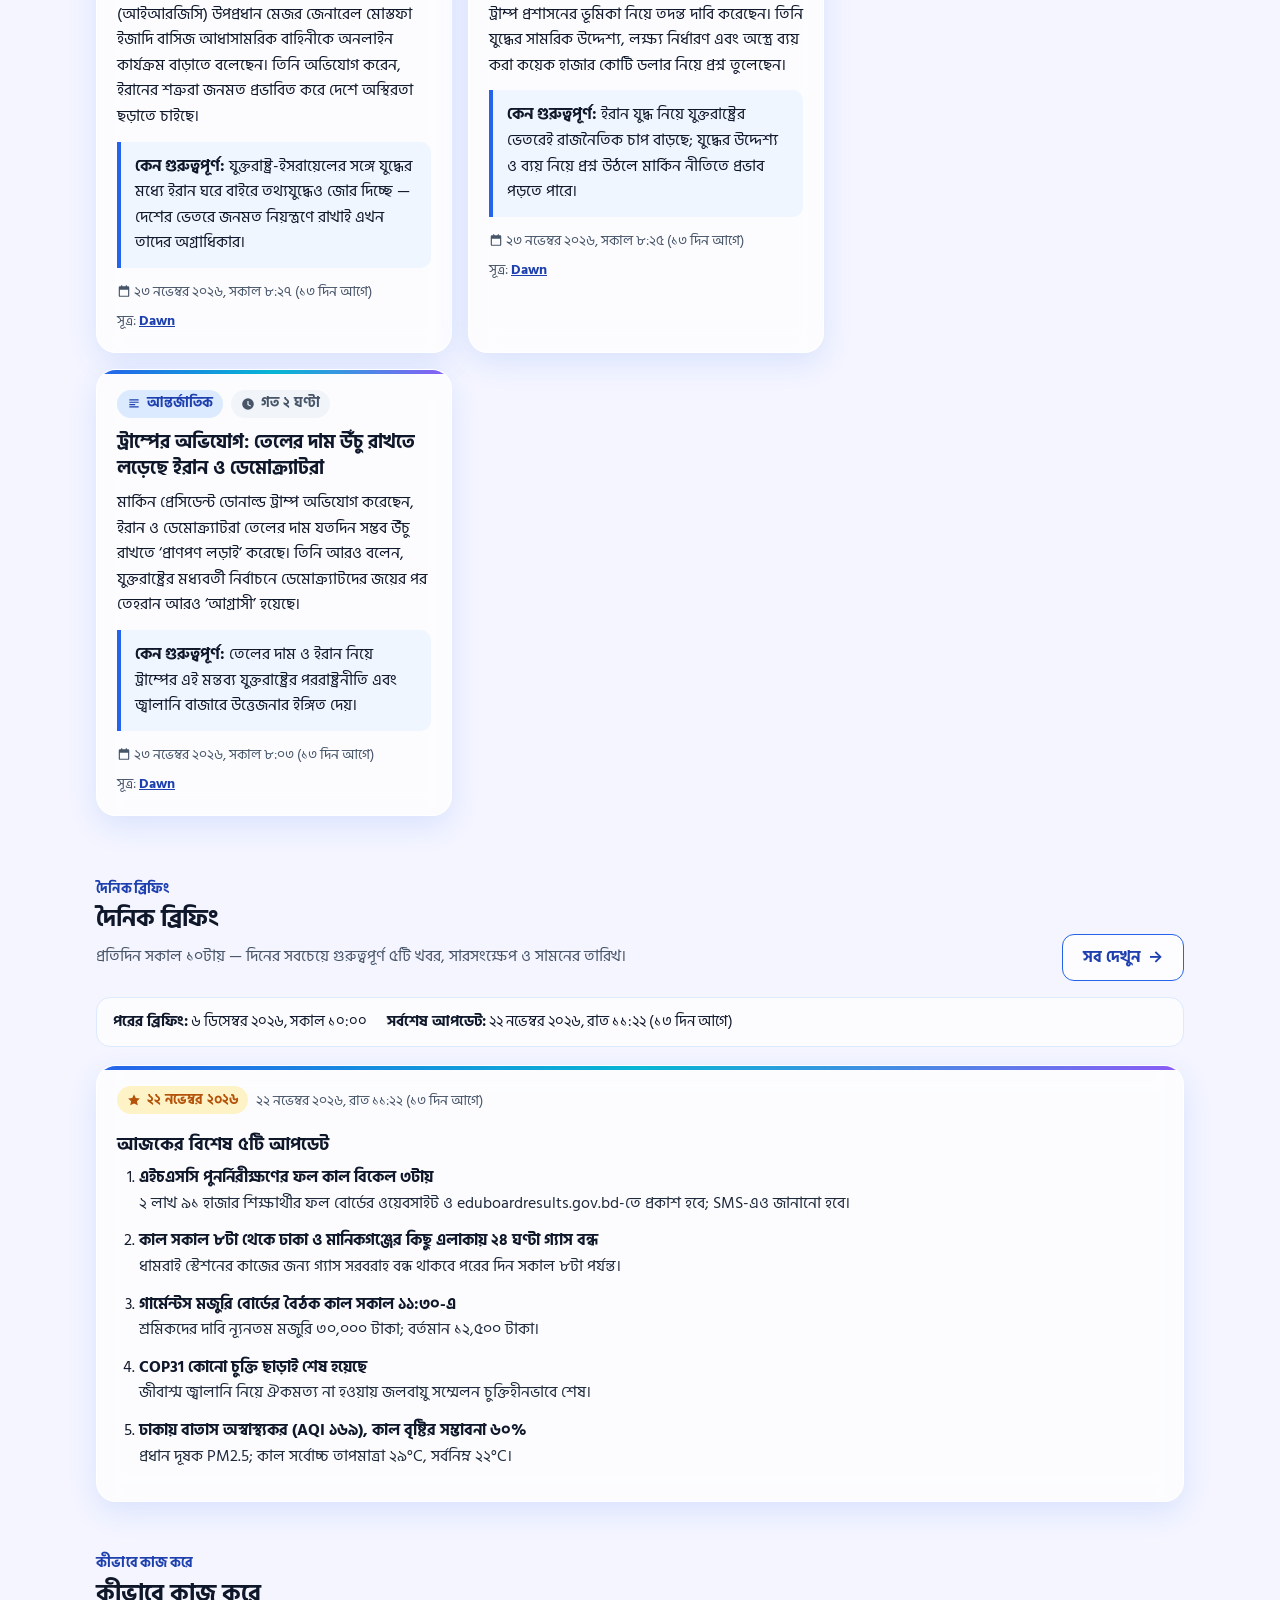
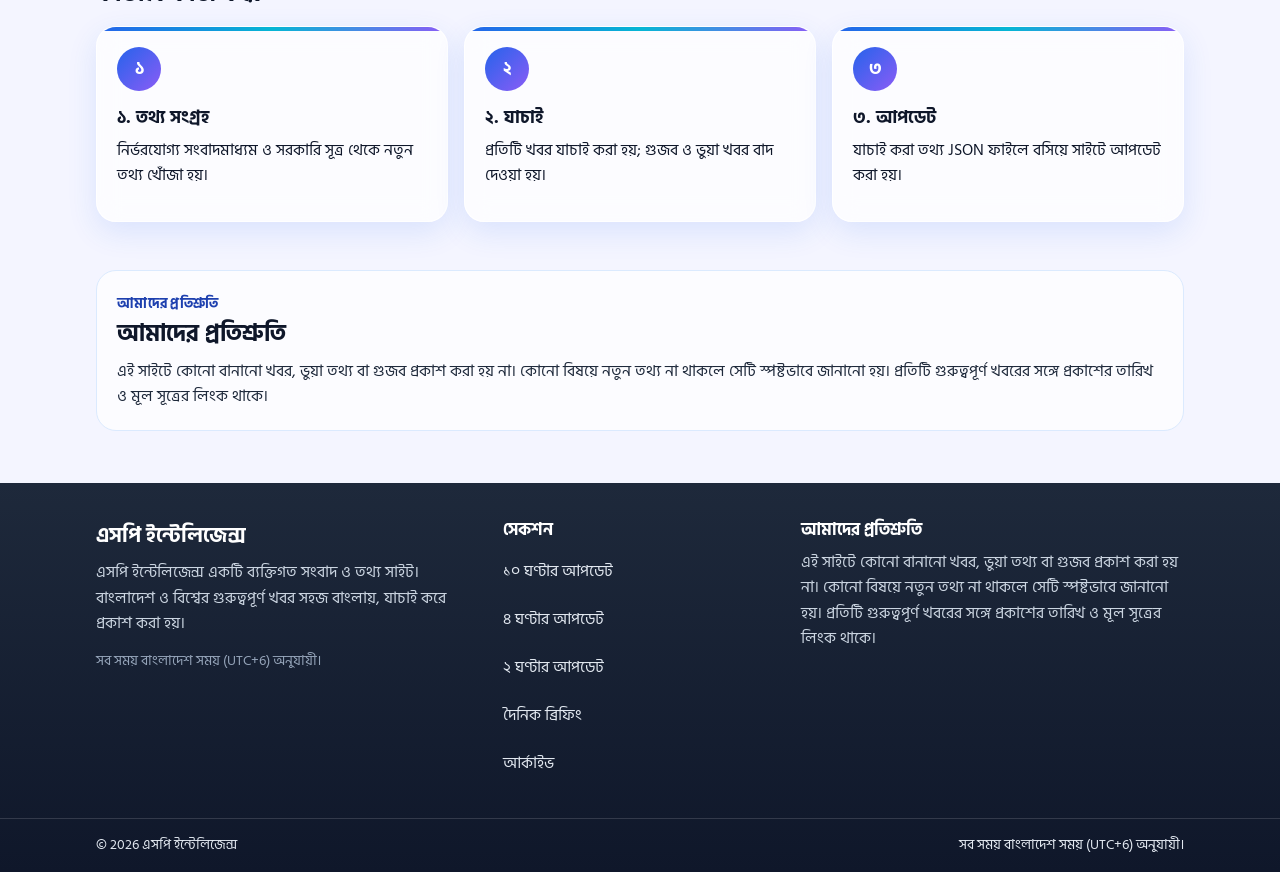
==== commit c84b253e: "Dashboard redesign: morning dashboard homepage, new 2-hour section, 2h seed" ====
--- a/index.html
+++ b/index.html
@@ -47,6 +47,7 @@
         <li><a href="index.html" class="active" data-i18n="home">হোম</a></li>
         <li><a href="10-ghonta.html" data-i18n="section_10h">১০ ঘণ্টার আপডেট</a></li>
         <li><a href="4-ghonta.html" data-i18n="section_4h">৪ ঘণ্টার আপডেট</a></li>
+        <li><a href="2-ghonta.html" data-i18n="section_2h">২ ঘণ্টার আপডেট</a></li>
         <li><a href="daily.html" data-i18n="section_daily">দৈনিক ব্রিফিং</a></li>
         <li><a href="archive.html" data-i18n="archive">আর্কাইভ</a></li>
       </ul>
@@ -61,6 +62,7 @@
     <a href="index.html" data-i18n="home">হোম</a>
     <a href="10-ghonta.html" data-i18n="section_10h">১০ ঘণ্টার আপডেট</a>
     <a href="4-ghonta.html" data-i18n="section_4h">৪ ঘণ্টার আপডেট</a>
+    <a href="2-ghonta.html" data-i18n="section_2h">২ ঘণ্টার আপডেট</a>
     <a href="daily.html" data-i18n="section_daily">দৈনিক ব্রিফিং</a>
     <a href="archive.html" data-i18n="archive">আর্কাইভ</a>
   </nav>
@@ -69,46 +71,101 @@
 <main id="main-content">
 <noscript><div class="container"><p class="empty-state">এই সাইটটি দেখতে আপনার ব্রাউজারে JavaScript চালু করুন। / Please enable JavaScript to view this site.</p></div></noscript>
 
-<!-- ============ HERO ============ -->
-<section class="hero" data-i18n-aria="site_name" aria-label="এসপি ইন্টেলিজেন্স">
-  <div class="container hero-inner">
-    <p class="hero-badge"><span class="dot" aria-hidden="true"></span><span data-i18n="hero_badge">যাচাই করা খবর · সহজ বাংলায়</span></p>
-    <h1><span data-i18n="hero_title">বাংলাদেশ ও বিশ্বের গুরুত্বপূর্ণ খবর, সময়মতো।</span><span class="gradient-text" data-i18n="hero_title_gradient">যাচাই করা খবর, সহজ বাংলায়।</span></h1>
-    <p class="hero-sub" data-i18n="hero_subtitle">প্রতি ১০ ঘণ্টা ও প্রতি ৪ ঘণ্টায় নতুন আপডেট, আর প্রতিদিন সকাল ১০টায় দৈনিক ব্রিফিং। প্রতিটি খবরের সঙ্গে তার সূত্র দেওয়া থাকে — কোনো বানানো খবর নয়, কোনো গুজব নয়।</p>
+<!-- ============ DASHBOARD OVERVIEW (morning at a glance) ============ -->
+<section class="dash-head" data-i18n-aria="dash_kicker" aria-label="সকালের ড্যাশবোর্ড">
+  <div class="container">
+    <span class="section-kicker" data-i18n="dash_kicker">সকালের ড্যাশবোর্ড</span>
+    <h1 data-i18n="dash_title">একনজরে আজকের সব খবর</h1>
+    <p class="dash-date" id="dash-date" role="status"><span data-i18n="loading">লোড হচ্ছে…</span></p>
+    <p class="hero-sub" data-i18n="dash_subtitle">প্রতি ২, ৪ ও ১০ ঘণ্টায় নতুন আপডেট, আর প্রতিদিন সকাল ১০টায় দৈনিক ব্রিফিং। প্রতিটি খবরের সঙ্গে তার সূত্র দেওয়া থাকে — কোনো বানানো খবর নয়, কোনো গুজব নয়।</p>
     <div class="hero-actions">
-      <a class="btn btn-primary" href="10-ghonta.html"><span data-i18n="section_10h">১০ ঘণ্টার আপডেট</span> →</a>
+      <a class="btn btn-primary" href="2-ghonta.html"><span data-i18n="section_2h">২ ঘণ্টার আপডেট</span> →</a>
+      <a class="btn btn-outline" href="10-ghonta.html"><span data-i18n="section_10h">১০ ঘণ্টার আপডেট</span> →</a>
       <a class="btn btn-outline" href="daily.html"><span data-i18n="section_daily">দৈনিক ব্রিফিং</span> →</a>
     </div>
   </div>
 </section>
 
-<section class="section" data-i18n-aria="section_10h" aria-label="">
-  <div class="container">
-    <div class="section-head-row">
-      <div>
-        <span class="section-kicker" data-i18n="section_10h"></span>
-        <h2 data-i18n="section_10h"></h2>
-        <p class="section-intro" data-i18n="section_10h_intro"></p>
-      </div>
-      <a class="btn btn-outline" href="10-ghonta.html"><span data-i18n="view_all">সব দেখুন</span> →</a>
-    </div>
-    <div id="strip-10h"><p class="freshness-strip" role="status"><span data-i18n="loading">লোড হচ্ছে…</span></p></div>
-    <div id="grid-10h"></div>
-  </div>
-</section>
-
-<section class="section" data-i18n-aria="section_4h" aria-label="">
-  <div class="container">
-    <div class="section-head-row">
-      <div>
-        <span class="section-kicker" data-i18n="section_4h"></span>
-        <h2 data-i18n="section_4h"></h2>
-        <p class="section-intro" data-i18n="section_4h_intro"></p>
-      </div>
-      <a class="btn btn-outline" href="4-ghonta.html"><span data-i18n="view_all">সব দেখুন</span> →</a>
-    </div>
-    <div id="strip-4h"><p class="freshness-strip" role="status"><span data-i18n="loading">লোড হচ্ছে…</span></p></div>
-    <div id="grid-4h"></div>
+<!-- ============ STAT CARDS (one per sector) ============ -->
+<section class="section stat-section" aria-label="সেকশন সারসংক্ষেপ">
+  <div class="container">
+    <div class="stat-grid" id="stat-grid">
+      <div class="stat-card stat-blue"><p><span data-i18n="loading">লোড হচ্ছে…</span></p></div>
+      <div class="stat-card stat-orange"><p><span data-i18n="loading">লোড হচ্ছে…</span></p></div>
+      <div class="stat-card stat-violet"><p><span data-i18n="loading">লোড হচ্ছে…</span></p></div>
+      <div class="stat-card stat-green"><p><span data-i18n="loading">লোড হচ্ছে…</span></p></div>
+    </div>
+  </div>
+</section>
+
+<!-- ============ DASHBOARD LAYOUT: sectors + rail ============ -->
+<section class="section dash-section">
+  <div class="container dash-layout">
+    <div class="dash-main">
+      <!-- 10 HOUR -->
+      <section class="dash-panel" data-i18n-aria="section_10h" aria-label="">
+        <div class="section-head-row">
+          <div>
+            <span class="section-kicker" data-i18n="section_10h"></span>
+            <h2 data-i18n="section_10h"></h2>
+            <p class="section-intro" data-i18n="section_10h_intro"></p>
+          </div>
+          <a class="btn btn-outline" href="10-ghonta.html"><span data-i18n="view_all">সব দেখুন</span> →</a>
+        </div>
+        <div id="strip-10h"><p class="freshness-strip" role="status"><span data-i18n="loading">লোড হচ্ছে…</span></p></div>
+        <div id="grid-10h"></div>
+      </section>
+
+      <!-- 4 HOUR -->
+      <section class="dash-panel" data-i18n-aria="section_4h" aria-label="">
+        <div class="section-head-row">
+          <div>
+            <span class="section-kicker" data-i18n="section_4h"></span>
+            <h2 data-i18n="section_4h"></h2>
+            <p class="section-intro" data-i18n="section_4h_intro"></p>
+          </div>
+          <a class="btn btn-outline" href="4-ghonta.html"><span data-i18n="view_all">সব দেখুন</span> →</a>
+        </div>
+        <div id="strip-4h"><p class="freshness-strip" role="status"><span data-i18n="loading">লোড হচ্ছে…</span></p></div>
+        <div id="grid-4h"></div>
+      </section>
+
+      <!-- 2 HOUR -->
+      <section class="dash-panel" data-i18n-aria="section_2h" aria-label="">
+        <div class="section-head-row">
+          <div>
+            <span class="section-kicker" data-i18n="section_2h"></span>
+            <h2 data-i18n="section_2h"></h2>
+            <p class="section-intro" data-i18n="section_2h_intro"></p>
+          </div>
+          <a class="btn btn-outline" href="2-ghonta.html"><span data-i18n="view_all">সব দেখুন</span> →</a>
+        </div>
+        <div id="strip-2h"><p class="freshness-strip" role="status"><span data-i18n="loading">লোড হচ্ছে…</span></p></div>
+        <div id="grid-2h"></div>
+      </section>
+    </div>
+
+    <!-- Right rail: top 5, upcoming, future widgets -->
+    <aside class="dash-rail" data-i18n-aria="top_5" aria-label="আজকের বিশেষ ৫টি আপডেট">
+      <div class="card rail-panel" id="rail-top5">
+        <h3 data-i18n="top_5">আজকের বিশেষ ৫টি আপডেট</h3>
+        <p class="empty-state"><span data-i18n="loading">লোড হচ্ছে…</span></p>
+      </div>
+      <div class="card rail-panel" id="rail-upcoming">
+        <h3 data-i18n="upcoming_dates">সামনে যেসব তারিখ গুরুত্বপূর্ণ</h3>
+        <p class="empty-state"><span data-i18n="loading">লোড হচ্ছে…</span></p>
+      </div>
+      <div class="widget-slot">
+        <span class="widget-tag" data-i18n="widget_soon">শীঘ্রই আসছে</span>
+        <h3 data-i18n="widget_weather">আবহাওয়া</h3>
+        <p data-i18n="widget_weather_text">ঢাকার আবহাওয়া ও তাপমাত্রা এখানে দেখা যাবে।</p>
+      </div>
+      <div class="widget-slot">
+        <span class="widget-tag" data-i18n="widget_soon">শীঘ্রই আসছে</span>
+        <h3 data-i18n="widget_markets">ডলার ও বাজার</h3>
+        <p data-i18n="widget_markets_text">ডলারের হার ও বাজারের তথ্য এখানে দেখা যাবে।</p>
+      </div>
+    </aside>
   </div>
 </section>
 
@@ -125,25 +182,6 @@
     </div>
     <div id="strip-daily"><p class="freshness-strip" role="status"><span data-i18n="loading">লোড হচ্ছে…</span></p></div>
     <div id="briefing-daily"></div>
-  </div>
-</section>
-
-<!-- ============ SECTION 4 — PLACEHOLDER (clearly marked, easy to add later) ============ -->
-<!-- SECTION-4-PLACEHOLDER
-     The user's message about the 4th section was cut off ("আর শ..."), so
-     nothing is invented here. To add the 4th section later:
-       1. Create data/<name>.json in the same entry format as data/10h.json.
-       2. Replace this whole <section id="section-4-placeholder"> block with
-          a real section (copy the 10-hour section above as a template).
-       3. Add a nav link in the header + footer and a string in
-          assets/js/app.js. Do not invent the section's topic. -->
-<section class="section" id="section-4-placeholder" data-i18n-aria="placeholder_title" aria-label="চতুর্থ সেকশন — শীঘ্রই আসছে">
-  <div class="container">
-    <div class="placeholder-slot">
-      <span class="placeholder-tag" data-i18n="placeholder_tag">সংরক্ষিত জায়গা</span>
-      <h2 data-i18n="placeholder_title">চতুর্থ সেকশন — শীঘ্রই আসছে</h2>
-      <p data-i18n="placeholder_text">এই জায়গাটি চতুর্থ সেকশনের জন্য রাখা হয়েছে। এই সেকশনে কী থাকবে, তা জানালে এখানে যোগ করা হবে।</p>
-    </div>
   </div>
 </section>
 
@@ -199,6 +237,7 @@
       <ul class="footer-links">
         <li><a href="10-ghonta.html" data-i18n="section_10h">১০ ঘণ্টার আপডেট</a></li>
         <li><a href="4-ghonta.html" data-i18n="section_4h">৪ ঘণ্টার আপডেট</a></li>
+        <li><a href="2-ghonta.html" data-i18n="section_2h">২ ঘণ্টার আপডেট</a></li>
         <li><a href="daily.html" data-i18n="section_daily">দৈনিক ব্রিফিং</a></li>
         <li><a href="archive.html" data-i18n="archive">আর্কাইভ</a></li>
       </ul>
@@ -226,6 +265,9 @@
   <a href="4-ghonta.html">
     <i class="fa-solid fa-bolt" aria-hidden="true"></i><span data-i18n="section_4h">৪ ঘণ্টার আপডেট</span>
   </a>
+  <a href="2-ghonta.html">
+    <i class="fa-solid fa-stopwatch" aria-hidden="true"></i><span data-i18n="section_2h">২ ঘণ্টার আপডেট</span>
+  </a>
   <a href="daily.html">
     <i class="fa-solid fa-calendar-day" aria-hidden="true"></i><span data-i18n="section_daily">দৈনিক ব্রিফিং</span>
   </a>
--- a/assets/css/style.css
+++ b/assets/css/style.css
@@ -405,29 +405,6 @@
   padding: 12px 14px;
 }
 
-/* --- Placeholder for the 4th section (clearly marked, easy to replace) --- */
-/* SECTION-4-PLACEHOLDER: replace this whole <section> when the 4th section
-   is decided. Keep the id="section-4-placeholder" so links keep working. */
-.placeholder-slot {
-  border: 2px dashed #93C5FD;
-  border-radius: var(--radius);
-  background: rgba(255, 255, 255, 0.45);
-  padding: 24px 20px;
-  text-align: left;
-}
-.placeholder-slot h2 { margin-bottom: 8px; }
-.placeholder-slot p { color: var(--muted); margin-bottom: 0; }
-.placeholder-tag {
-  display: inline-block;
-  background: #DBEAFE;
-  color: var(--blue-dark);
-  font-weight: 700;
-  font-size: 0.85rem;
-  border-radius: 999px;
-  padding: 4px 12px;
-  margin-bottom: 10px;
-}
-
 /* --- How it works / honesty --- */
 .steps-grid {
   display: grid;
@@ -628,3 +605,121 @@
     animation-duration: 0.01ms !important;
   }
 }
+
+/* ==========================================================================
+   Dashboard (homepage) — admin-dashboard layout adapted to SP Intelligence.
+   Stat cards use deep gradients so white text keeps 4.5:1+ contrast at
+   every stop: blue #1E3A8A/#2563EB, orange #7C2D12/#C2410C,
+   violet #4C1D95/#6D28D9, green #064E3B/#047857.
+   ========================================================================== */
+.dash-head { padding: 32px 0 4px; }
+.dash-head h1 { margin-bottom: 6px; }
+.dash-date {
+  font-weight: 700;
+  font-size: 1.05rem;
+  color: var(--blue-dark);
+  margin-bottom: 10px;
+}
+
+.stat-section { padding: 20px 0 4px; }
+.stat-grid {
+  display: grid;
+  grid-template-columns: 1fr;
+  gap: 16px;
+}
+.stat-card {
+  position: relative;
+  display: flex;
+  flex-direction: column;
+  gap: 2px;
+  min-height: 132px;
+  padding: 20px;
+  border-radius: var(--radius);
+  color: #FFFFFF;
+  text-decoration: none;
+  box-shadow: var(--shadow);
+  overflow: hidden;
+  transition: transform 0.15s ease, box-shadow 0.15s ease;
+}
+.stat-card:hover { color: #FFFFFF; transform: translateY(-2px); box-shadow: var(--shadow-deep); }
+.stat-card::after {
+  content: "";
+  position: absolute;
+  right: -34px;
+  bottom: -52px;
+  width: 150px;
+  height: 150px;
+  border-radius: 50%;
+  background: rgba(255, 255, 255, 0.14);
+  pointer-events: none;
+}
+.stat-blue { background: linear-gradient(135deg, #1E3A8A, #1D4ED8 55%, #2563EB); }
+.stat-orange { background: linear-gradient(135deg, #7C2D12, #9A3412 55%, #C2410C); }
+.stat-violet { background: linear-gradient(135deg, #4C1D95, #5B21B6 55%, #6D28D9); }
+.stat-green { background: linear-gradient(135deg, #064E3B, #065F46 55%, #047857); }
+.stat-icon { display: inline-flex; margin-bottom: 6px; opacity: 0.95; }
+.stat-label { font-weight: 700; font-size: 1.02rem; }
+.stat-num { font-size: 2.1rem; font-weight: 800; line-height: 1.15; }
+.stat-unit { font-size: 1rem; font-weight: 700; }
+.stat-meta { font-size: 0.88rem; opacity: 0.95; }
+
+/* Dashboard two-column layout: sector panels + right rail. */
+.dash-section { padding-top: 12px; }
+.dash-layout {
+  display: grid;
+  grid-template-columns: 1fr;
+  gap: 20px;
+  align-items: start;
+}
+.dash-main {
+  display: grid;
+  grid-template-columns: 1fr;
+  gap: 8px;
+  min-width: 0;
+}
+.dash-panel { padding-bottom: 12px; }
+.dash-rail {
+  display: grid;
+  grid-template-columns: 1fr;
+  gap: 16px;
+  align-content: start;
+}
+.rail-panel h3 { margin-bottom: 12px; }
+.compact-list { margin: 0; padding-left: 22px; }
+.compact-list li { margin-bottom: 10px; }
+.compact-list li:last-child { margin-bottom: 0; }
+.compact-list a { color: var(--ink); text-decoration: none; font-weight: 600; }
+.compact-list a:hover { color: var(--blue-dark); text-decoration: underline; }
+
+/* Future widget slots — clearly marked, no fake data. */
+.widget-slot {
+  border: 2px dashed #93C5FD;
+  border-radius: var(--radius);
+  background: rgba(255, 255, 255, 0.45);
+  padding: 20px;
+}
+.widget-slot h3 { margin-bottom: 6px; }
+.widget-slot p { color: var(--muted); margin-bottom: 0; }
+
+/* Bottom nav now has 5 items — slightly smaller labels so they fit. */
+.bottom-nav a span { font-size: 0.68rem; }
+
+@media (min-width: 640px) {
+  .stat-grid { grid-template-columns: 1fr 1fr; }
+}
+@media (min-width: 1024px) {
+  .stat-grid { grid-template-columns: repeat(4, 1fr); }
+  .dash-layout { grid-template-columns: minmax(0, 1fr) 340px; }
+  .dash-head { padding-top: 40px; }
+}
+
+.widget-tag {
+  display: inline-block;
+  background: #DBEAFE;
+  color: var(--blue-dark);
+  font-weight: 700;
+  font-size: 0.85rem;
+  border-radius: 999px;
+  padding: 4px 12px;
+  margin-bottom: 10px;
+}
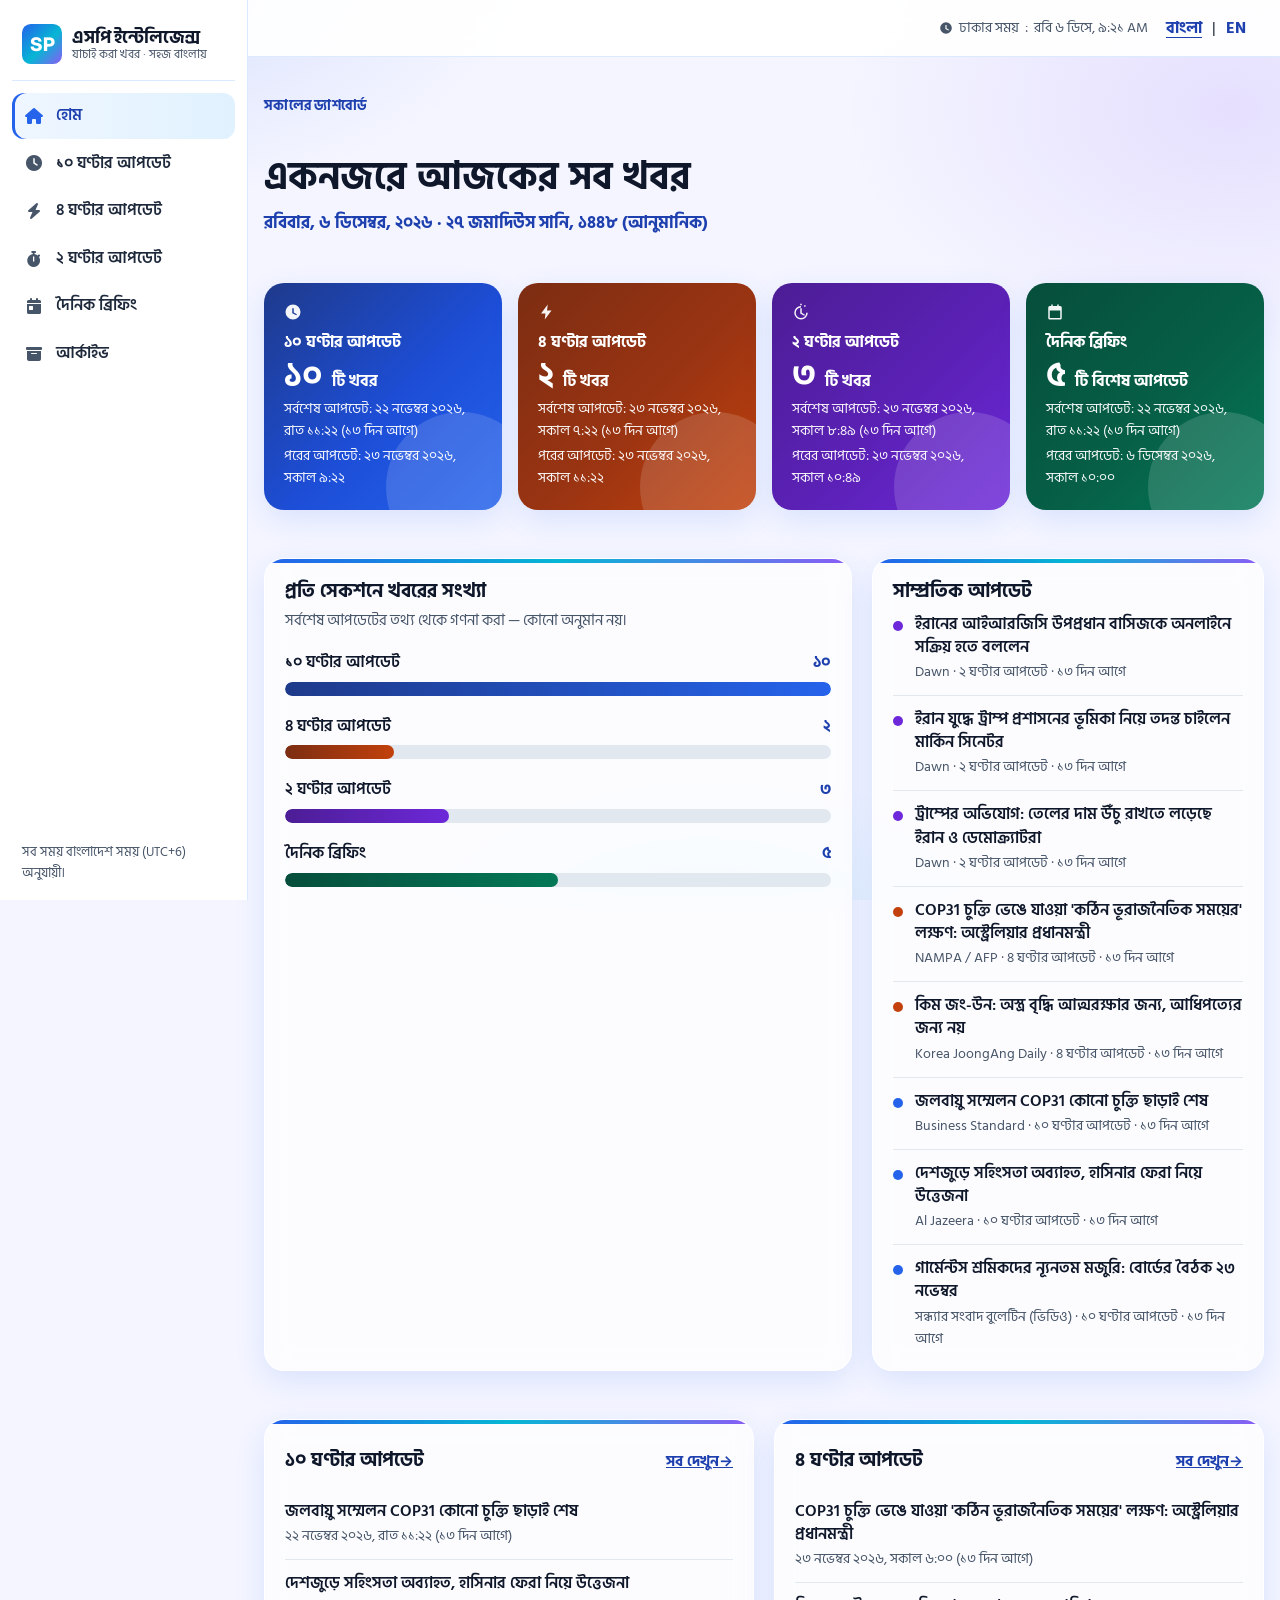
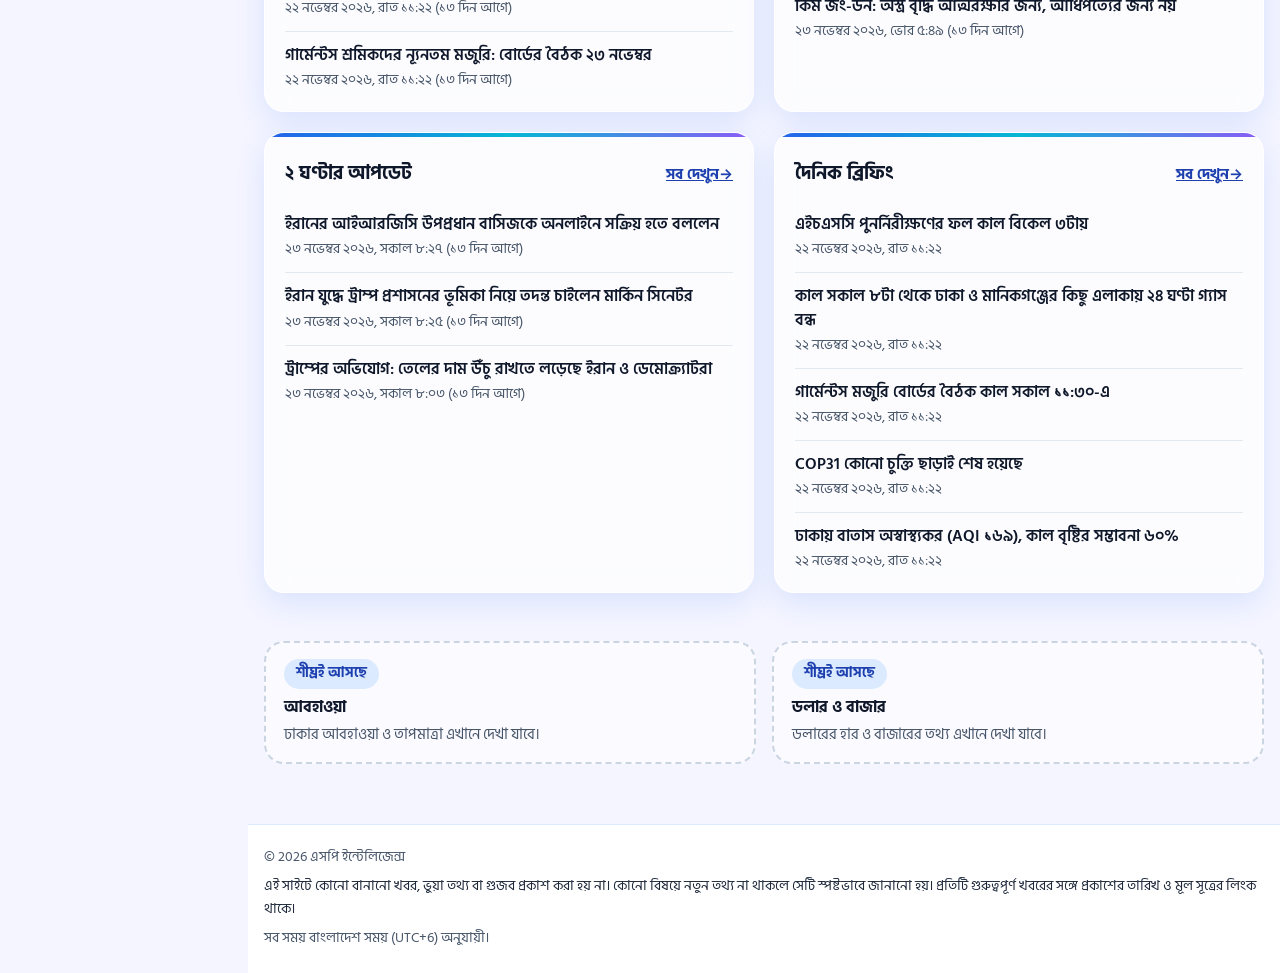
==== commit 4d1eef79: "Cleaner dashboard UI: sidebar shell, chart + activity feed, less clutter" ====
--- a/index.html
+++ b/index.html
@@ -15,74 +15,53 @@
 <body data-page="home">
 <a class="skip-link" href="#main-content" data-i18n="skip_to_content">মূল বিষয়বস্তুতে যান</a>
 
-<div class="topbar">
-  <div class="container topbar-inner">
-    <p class="topbar-clock">
-      <svg class="icon" viewBox="0 0 24 24" width="14" height="14" aria-hidden="true"><path fill="currentColor" d="M12 2a10 10 0 1 0 10 10A10 10 0 0 0 12 2zm1 10.6 4.2 2.5-.8 1.3L11 13.5V7h2z"/></svg>
-      <span data-i18n="dhaka_time">ঢাকার সময়</span>: <span id="dhaka-clock" data-clock>--:--</span>
-    </p>
-    <p class="topbar-note" data-i18n="hero_badge">যাচাই করা খবর · সহজ বাংলায়</p>
-    <span class="lang-switch" role="group" data-i18n-aria="language" aria-label="ভাষা">
-      <a href="?lang=bn" data-lang-switch="bn" class="active" lang="bn">বাংলা</a>
-      <span aria-hidden="true">|</span>
-      <a href="?lang=en" data-lang-switch="en" lang="en">EN</a>
-    </span>
-  </div>
-</div>
-
-<header class="site-header" id="site-header">
-  <div class="container header-inner">
-    <a class="brand" href="index.html" data-i18n-aria="site_name" aria-label="এসপি ইন্টেলিজেন্স">
+<div class="shell">
+  <div class="sidebar-backdrop" id="sidebar-backdrop" hidden></div>
+  <aside class="sidebar" id="sidebar" data-i18n-aria="menu" aria-label="মেনু">
+    <a class="sidebar-brand" href="index.html" data-i18n-aria="site_name" aria-label="এসপি ইন্টেলিজেন্স">
       <span class="brand-mark" aria-hidden="true">
-        <svg viewBox="0 0 64 64" width="48" height="48" role="img" aria-label="SP monogram"><defs><linearGradient id="spg" x1="0" y1="0" x2="1" y2="1"><stop offset="0" stop-color="#2563EB"/><stop offset=".55" stop-color="#06B6D4"/><stop offset="1" stop-color="#8B5CF6"/></linearGradient></defs><rect width="64" height="64" rx="14" fill="url(#spg)"/><text x="32" y="43" font-size="30" font-family="Inter, Arial, sans-serif" font-weight="800" fill="#ffffff" text-anchor="middle">SP</text></svg>
+        <svg viewBox="0 0 64 64" width="40" height="40" role="img" aria-label="SP monogram"><defs><linearGradient id="spg" x1="0" y1="0" x2="1" y2="1"><stop offset="0" stop-color="#2563EB"/><stop offset=".55" stop-color="#06B6D4"/><stop offset="1" stop-color="#8B5CF6"/></linearGradient></defs><rect width="64" height="64" rx="14" fill="url(#spg)"/><text x="32" y="43" font-size="30" font-family="Inter, Arial, sans-serif" font-weight="800" fill="#ffffff" text-anchor="middle">SP</text></svg>
       </span>
-      <span class="brand-text">
-        <span class="brand-name" data-i18n="site_name">এসপি ইন্টেলিজেন্স</span>
-        <span class="brand-tagline" data-i18n="site_tagline">বাংলাদেশ ও বিশ্বের খবর — যাচাই করা, সময়মতো, সহজ বাংলায়</span>
+      <span class="sidebar-brand-text">
+        <span class="sidebar-brand-name" data-i18n="site_name">এসপি ইন্টেলিজেন্স</span>
+        <span class="sidebar-brand-tag" data-i18n="hero_badge">যাচাই করা খবর · সহজ বাংলায়</span>
       </span>
     </a>
-
-    <nav class="main-nav" data-i18n-aria="menu" aria-label="মেনু">
-      <ul class="nav-list">
-        <li><a href="index.html" class="active" data-i18n="home">হোম</a></li>
-        <li><a href="10-ghonta.html" data-i18n="section_10h">১০ ঘণ্টার আপডেট</a></li>
-        <li><a href="4-ghonta.html" data-i18n="section_4h">৪ ঘণ্টার আপডেট</a></li>
-        <li><a href="2-ghonta.html" data-i18n="section_2h">২ ঘণ্টার আপডেট</a></li>
-        <li><a href="daily.html" data-i18n="section_daily">দৈনিক ব্রিফিং</a></li>
-        <li><a href="archive.html" data-i18n="archive">আর্কাইভ</a></li>
-      </ul>
+    <nav class="sidebar-nav">
+      <a href="index.html" class="active" aria-current="page"><i class="fa-solid fa-house" aria-hidden="true"></i><span data-i18n="home">হোম</span></a>
+      <a href="10-ghonta.html"><i class="fa-solid fa-clock" aria-hidden="true"></i><span data-i18n="section_10h">১০ ঘণ্টার আপডেট</span></a>
+      <a href="4-ghonta.html"><i class="fa-solid fa-bolt" aria-hidden="true"></i><span data-i18n="section_4h">৪ ঘণ্টার আপডেট</span></a>
+      <a href="2-ghonta.html"><i class="fa-solid fa-stopwatch" aria-hidden="true"></i><span data-i18n="section_2h">২ ঘণ্টার আপডেট</span></a>
+      <a href="daily.html"><i class="fa-solid fa-calendar-day" aria-hidden="true"></i><span data-i18n="section_daily">দৈনিক ব্রিফিং</span></a>
+      <a href="archive.html"><i class="fa-solid fa-box-archive" aria-hidden="true"></i><span data-i18n="archive">আর্কাইভ</span></a>
     </nav>
-
-    <div class="header-actions">
-      <button type="button" class="icon-btn menu-toggle" id="menu-toggle" data-i18n-aria="menu" aria-label="মেনু" aria-expanded="false" aria-controls="mobile-menu"><i class="fa-solid fa-bars" aria-hidden="true"></i></button>
+    <p class="sidebar-note" data-i18n="footer_note">সব সময় বাংলাদেশ সময় (UTC+6) অনুযায়ী।</p>
+  </aside>
+  <div class="shell-main">
+    <div class="topbar">
+      <div class="topbar-inner">
+        <button type="button" class="icon-btn sidebar-toggle" id="sidebar-toggle" data-i18n-aria="menu" aria-label="মেনু" aria-expanded="false" aria-controls="sidebar"><i class="fa-solid fa-bars" aria-hidden="true"></i></button>
+        <p class="topbar-title" data-i18n="site_name">এসপি ইন্টেলিজেন্স</p>
+        <p class="topbar-clock">
+          <svg class="icon" viewBox="0 0 24 24" width="14" height="14" aria-hidden="true"><path fill="currentColor" d="M12 2a10 10 0 1 0 10 10A10 10 0 0 0 12 2zm1 10.6 4.2 2.5-.8 1.3L11 13.5V7h2z"/></svg>
+          <span data-i18n="dhaka_time">ঢাকার সময়</span>: <span id="dhaka-clock" data-clock>--:--</span>
+        </p>
+        <span class="lang-switch" role="group" data-i18n-aria="language" aria-label="ভাষা">
+          <a href="?lang=bn" data-lang-switch="bn" class="active" lang="bn">বাংলা</a>
+          <span aria-hidden="true">|</span>
+          <a href="?lang=en" data-lang-switch="en" lang="en">EN</a>
+        </span>
+      </div>
     </div>
-  </div>
-
-  <nav class="mobile-menu" id="mobile-menu" data-i18n-aria="menu" aria-label="মেনু" hidden>
-    <a href="index.html" data-i18n="home">হোম</a>
-    <a href="10-ghonta.html" data-i18n="section_10h">১০ ঘণ্টার আপডেট</a>
-    <a href="4-ghonta.html" data-i18n="section_4h">৪ ঘণ্টার আপডেট</a>
-    <a href="2-ghonta.html" data-i18n="section_2h">২ ঘণ্টার আপডেট</a>
-    <a href="daily.html" data-i18n="section_daily">দৈনিক ব্রিফিং</a>
-    <a href="archive.html" data-i18n="archive">আর্কাইভ</a>
-  </nav>
-</header>
-
 <main id="main-content">
 <noscript><div class="container"><p class="empty-state">এই সাইটটি দেখতে আপনার ব্রাউজারে JavaScript চালু করুন। / Please enable JavaScript to view this site.</p></div></noscript>
 
-<!-- ============ DASHBOARD OVERVIEW (morning at a glance) ============ -->
-<section class="dash-head" data-i18n-aria="dash_kicker" aria-label="সকালের ড্যাশবোর্ড">
+<!-- ============ DASHBOARD HEADING ============ -->
+<section class="dash-head">
   <div class="container">
     <span class="section-kicker" data-i18n="dash_kicker">সকালের ড্যাশবোর্ড</span>
     <h1 data-i18n="dash_title">একনজরে আজকের সব খবর</h1>
     <p class="dash-date" id="dash-date" role="status"><span data-i18n="loading">লোড হচ্ছে…</span></p>
-    <p class="hero-sub" data-i18n="dash_subtitle">প্রতি ২, ৪ ও ১০ ঘণ্টায় নতুন আপডেট, আর প্রতিদিন সকাল ১০টায় দৈনিক ব্রিফিং। প্রতিটি খবরের সঙ্গে তার সূত্র দেওয়া থাকে — কোনো বানানো খবর নয়, কোনো গুজব নয়।</p>
-    <div class="hero-actions">
-      <a class="btn btn-primary" href="2-ghonta.html"><span data-i18n="section_2h">২ ঘণ্টার আপডেট</span> →</a>
-      <a class="btn btn-outline" href="10-ghonta.html"><span data-i18n="section_10h">১০ ঘণ্টার আপডেট</span> →</a>
-      <a class="btn btn-outline" href="daily.html"><span data-i18n="section_daily">দৈনিক ব্রিফিং</span> →</a>
-    </div>
   </div>
 </section>
 
@@ -98,63 +77,61 @@
   </div>
 </section>
 
-<!-- ============ DASHBOARD LAYOUT: sectors + rail ============ -->
-<section class="section dash-section">
-  <div class="container dash-layout">
-    <div class="dash-main">
-      <!-- 10 HOUR -->
-      <section class="dash-panel" data-i18n-aria="section_10h" aria-label="">
-        <div class="section-head-row">
-          <div>
-            <span class="section-kicker" data-i18n="section_10h"></span>
-            <h2 data-i18n="section_10h"></h2>
-            <p class="section-intro" data-i18n="section_10h_intro"></p>
-          </div>
-          <a class="btn btn-outline" href="10-ghonta.html"><span data-i18n="view_all">সব দেখুন</span> →</a>
+<!-- ============ CHART + RECENT ACTIVITY ============ -->
+<section class="section insight-section">
+  <div class="container insight-layout">
+    <div class="card chart-panel">
+      <h2 data-i18n="chart_title">প্রতি সেকশনে খবরের সংখ্যা</h2>
+      <p class="panel-note" data-i18n="chart_note">সর্বশেষ আপডেটের তথ্য থেকে গণনা করা — কোনো অনুমান নয়।</p>
+      <div id="chart-bars"><p class="empty-state"><span data-i18n="loading">লোড হচ্ছে…</span></p></div>
+    </div>
+    <div class="card activity-panel">
+      <h2 data-i18n="recent_updates">সাম্প্রতিক আপডেট</h2>
+      <ul class="activity-list" id="activity-list"><li><span data-i18n="loading">লোড হচ্ছে…</span></li></ul>
+    </div>
+  </div>
+</section>
+
+<!-- ============ SECTOR PANELS (latest 3, title + time only) ============ -->
+<section class="section sectors-section">
+  <div class="container">
+    <div class="sector-grid">
+      <article class="card sector-panel">
+        <div class="sector-head">
+          <h2 data-i18n="section_10h">১০ ঘণ্টার আপডেট</h2>
+          <a class="sector-more" href="10-ghonta.html"><span data-i18n="view_all">সব দেখুন</span> →</a>
         </div>
-        <div id="strip-10h"><p class="freshness-strip" role="status"><span data-i18n="loading">লোড হচ্ছে…</span></p></div>
-        <div id="grid-10h"></div>
-      </section>
+        <ul class="sector-list" id="list-10h"><li><span data-i18n="loading">লোড হচ্ছে…</span></li></ul>
+      </article>
+      <article class="card sector-panel">
+        <div class="sector-head">
+          <h2 data-i18n="section_4h">৪ ঘণ্টার আপডেট</h2>
+          <a class="sector-more" href="4-ghonta.html"><span data-i18n="view_all">সব দেখুন</span> →</a>
+        </div>
+        <ul class="sector-list" id="list-4h"><li><span data-i18n="loading">লোড হচ্ছে…</span></li></ul>
+      </article>
+      <article class="card sector-panel">
+        <div class="sector-head">
+          <h2 data-i18n="section_2h">২ ঘণ্টার আপডেট</h2>
+          <a class="sector-more" href="2-ghonta.html"><span data-i18n="view_all">সব দেখুন</span> →</a>
+        </div>
+        <ul class="sector-list" id="list-2h"><li><span data-i18n="loading">লোড হচ্ছে…</span></li></ul>
+      </article>
+      <article class="card sector-panel">
+        <div class="sector-head">
+          <h2 data-i18n="section_daily">দৈনিক ব্রিফিং</h2>
+          <a class="sector-more" href="daily.html"><span data-i18n="view_all">সব দেখুন</span> →</a>
+        </div>
+        <ul class="sector-list" id="list-daily"><li><span data-i18n="loading">লোড হচ্ছে…</span></li></ul>
+      </article>
+    </div>
+  </div>
+</section>
 
-      <!-- 4 HOUR -->
-      <section class="dash-panel" data-i18n-aria="section_4h" aria-label="">
-        <div class="section-head-row">
-          <div>
-            <span class="section-kicker" data-i18n="section_4h"></span>
-            <h2 data-i18n="section_4h"></h2>
-            <p class="section-intro" data-i18n="section_4h_intro"></p>
-          </div>
-          <a class="btn btn-outline" href="4-ghonta.html"><span data-i18n="view_all">সব দেখুন</span> →</a>
-        </div>
-        <div id="strip-4h"><p class="freshness-strip" role="status"><span data-i18n="loading">লোড হচ্ছে…</span></p></div>
-        <div id="grid-4h"></div>
-      </section>
-
-      <!-- 2 HOUR -->
-      <section class="dash-panel" data-i18n-aria="section_2h" aria-label="">
-        <div class="section-head-row">
-          <div>
-            <span class="section-kicker" data-i18n="section_2h"></span>
-            <h2 data-i18n="section_2h"></h2>
-            <p class="section-intro" data-i18n="section_2h_intro"></p>
-          </div>
-          <a class="btn btn-outline" href="2-ghonta.html"><span data-i18n="view_all">সব দেখুন</span> →</a>
-        </div>
-        <div id="strip-2h"><p class="freshness-strip" role="status"><span data-i18n="loading">লোড হচ্ছে…</span></p></div>
-        <div id="grid-2h"></div>
-      </section>
-    </div>
-
-    <!-- Right rail: top 5, upcoming, future widgets -->
-    <aside class="dash-rail" data-i18n-aria="top_5" aria-label="আজকের বিশেষ ৫টি আপডেট">
-      <div class="card rail-panel" id="rail-top5">
-        <h3 data-i18n="top_5">আজকের বিশেষ ৫টি আপডেট</h3>
-        <p class="empty-state"><span data-i18n="loading">লোড হচ্ছে…</span></p>
-      </div>
-      <div class="card rail-panel" id="rail-upcoming">
-        <h3 data-i18n="upcoming_dates">সামনে যেসব তারিখ গুরুত্বপূর্ণ</h3>
-        <p class="empty-state"><span data-i18n="loading">লোড হচ্ছে…</span></p>
-      </div>
+<!-- ============ FUTURE WIDGET SLOTS (small, quiet) ============ -->
+<section class="section widgets-section">
+  <div class="container">
+    <div class="widgets-row">
       <div class="widget-slot">
         <span class="widget-tag" data-i18n="widget_soon">শীঘ্রই আসছে</span>
         <h3 data-i18n="widget_weather">আবহাওয়া</h3>
@@ -165,95 +142,21 @@
         <h3 data-i18n="widget_markets">ডলার ও বাজার</h3>
         <p data-i18n="widget_markets_text">ডলারের হার ও বাজারের তথ্য এখানে দেখা যাবে।</p>
       </div>
-    </aside>
-  </div>
-</section>
-
-<!-- ============ DAILY BRIEFING ============ -->
-<section class="section" data-i18n-aria="section_daily" aria-label="">
-  <div class="container">
-    <div class="section-head-row">
-      <div>
-        <span class="section-kicker" data-i18n="section_daily">দৈনিক ব্রিফিং</span>
-        <h2 data-i18n="section_daily">দৈনিক ব্রিফিং</h2>
-        <p class="section-intro" data-i18n="section_daily_intro">প্রতিদিন সকাল ১০টায় — দিনের সবচেয়ে গুরুত্বপূর্ণ ৫টি খবর, সারসংক্ষেপ ও সামনের তারিখ।</p>
-      </div>
-      <a class="btn btn-outline" href="daily.html"><span data-i18n="view_all">সব দেখুন</span> →</a>
-    </div>
-    <div id="strip-daily"><p class="freshness-strip" role="status"><span data-i18n="loading">লোড হচ্ছে…</span></p></div>
-    <div id="briefing-daily"></div>
-  </div>
-</section>
-
-<!-- ============ HOW IT WORKS ============ -->
-<section class="section" data-i18n-aria="how_it_works" aria-label="কীভাবে কাজ করে">
-  <div class="container">
-    <div class="section-head">
-      <span class="section-kicker" data-i18n="how_it_works">কীভাবে কাজ করে</span>
-      <h2 data-i18n="how_it_works">কীভাবে কাজ করে</h2>
-    </div>
-    <div class="steps-grid">
-      <article class="card step-card">
-        <span class="step-num" aria-hidden="true">১</span>
-        <h3 data-i18n="how_1_title">১. তথ্য সংগ্রহ</h3>
-        <p data-i18n="how_1_text">নির্ভরযোগ্য সংবাদমাধ্যম ও সরকারি সূত্র থেকে নতুন তথ্য খোঁজা হয়।</p>
-      </article>
-      <article class="card step-card">
-        <span class="step-num" aria-hidden="true">২</span>
-        <h3 data-i18n="how_2_title">২. যাচাই</h3>
-        <p data-i18n="how_2_text">প্রতিটি খবর যাচাই করা হয়; গুজব ও ভুয়া খবর বাদ দেওয়া হয়।</p>
-      </article>
-      <article class="card step-card">
-        <span class="step-num" aria-hidden="true">৩</span>
-        <h3 data-i18n="how_3_title">৩. আপডেট</h3>
-        <p data-i18n="how_3_text">যাচাই করা তথ্য JSON ফাইলে বসিয়ে সাইটে আপডেট করা হয়।</p>
-      </article>
-    </div>
-  </div>
-</section>
-
-<!-- ============ HONESTY NOTE ============ -->
-<section class="section" data-i18n-aria="honesty_title" aria-label="আমাদের প্রতিশ্রুতি">
-  <div class="container">
-    <div class="honesty-box">
-      <span class="section-kicker" data-i18n="honesty_title">আমাদের প্রতিশ্রুতি</span>
-      <h2 data-i18n="honesty_title">আমাদের প্রতিশ্রুতি</h2>
-      <p data-i18n="honesty_text">এই সাইটে কোনো বানানো খবর, ভুয়া তথ্য বা গুজব প্রকাশ করা হয় না। কোনো বিষয়ে নতুন তথ্য না থাকলে সেটি স্পষ্টভাবে জানানো হয়। প্রতিটি গুরুত্বপূর্ণ খবরের সঙ্গে প্রকাশের তারিখ ও মূল সূত্রের লিংক থাকে।</p>
     </div>
   </div>
 </section>
 
 </main>
 
-<footer class="site-footer">
-  <div class="container footer-grid">
-    <div class="footer-col footer-brand-col">
-      <p class="footer-brand-name" data-i18n="site_name">এসপি ইন্টেলিজেন্স</p>
-      <p class="footer-intro" data-i18n="footer_about">এসপি ইন্টেলিজেন্স একটি ব্যক্তিগত সংবাদ ও তথ্য সাইট। বাংলাদেশ ও বিশ্বের গুরুত্বপূর্ণ খবর সহজ বাংলায়, যাচাই করে প্রকাশ করা হয়।</p>
-      <p class="footer-note" data-i18n="footer_note">সব সময় বাংলাদেশ সময় (UTC+6) অনুযায়ী।</p>
-    </div>
-    <div class="footer-col">
-      <h3 data-i18n="footer_sections">সেকশন</h3>
-      <ul class="footer-links">
-        <li><a href="10-ghonta.html" data-i18n="section_10h">১০ ঘণ্টার আপডেট</a></li>
-        <li><a href="4-ghonta.html" data-i18n="section_4h">৪ ঘণ্টার আপডেট</a></li>
-        <li><a href="2-ghonta.html" data-i18n="section_2h">২ ঘণ্টার আপডেট</a></li>
-        <li><a href="daily.html" data-i18n="section_daily">দৈনিক ব্রিফিং</a></li>
-        <li><a href="archive.html" data-i18n="archive">আর্কাইভ</a></li>
-      </ul>
-    </div>
-    <div class="footer-col">
-      <h3 data-i18n="honesty_title">আমাদের প্রতিশ্রুতি</h3>
-      <p class="footer-intro" data-i18n="honesty_text">এই সাইটে কোনো বানানো খবর, ভুয়া তথ্য বা গুজব প্রকাশ করা হয় না। কোনো বিষয়ে নতুন তথ্য না থাকলে সেটি স্পষ্টভাবে জানানো হয়। প্রতিটি গুরুত্বপূর্ণ খবরের সঙ্গে প্রকাশের তারিখ ও মূল সূত্রের লিংক থাকে।</p>
-    </div>
+    <footer class="site-footer">
+      <div class="container footer-inner">
+        <p>© <span id="footer-year">2026</span> <span data-i18n="site_name">এসপি ইন্টেলিজেন্স</span></p>
+        <p class="footer-honesty" data-i18n="honesty_text">এই সাইটে কোনো বানানো খবর, ভুয়া তথ্য বা গুজব প্রকাশ করা হয় না। কোনো বিষয়ে নতুন তথ্য না থাকলে সেটি স্পষ্টভাবে জানানো হয়। প্রতিটি গুরুত্বপূর্ণ খবরের সঙ্গে প্রকাশের তারিখ ও মূল সূত্রের লিংক থাকে।</p>
+        <p class="footer-note" data-i18n="footer_note">সব সময় বাংলাদেশ সময় (UTC+6) অনুযায়ী।</p>
+      </div>
+    </footer>
   </div>
-  <div class="footer-bottom">
-    <div class="container footer-bottom-inner">
-      <p>© <span id="footer-year">2026</span> <span data-i18n="site_name">এসপি ইন্টেলিজেন্স</span></p>
-      <p class="footer-credit" data-i18n="footer_note">সব সময় বাংলাদেশ সময় (UTC+6) অনুযায়ী।</p>
-    </div>
-  </div>
-</footer>
+</div>
 
 <nav class="bottom-nav" data-i18n-aria="menu" aria-label="মেনু">
   <a href="index.html" class="active">
--- a/assets/css/style.css
+++ b/assets/css/style.css
@@ -1,9 +1,12 @@
 /* ==========================================================================
-   SP Intelligence — Glassmorphism (lavender #F4F5FF + blue/cyan/violet)
+   SP Intelligence — clean admin-dashboard layout (light, lots of whitespace)
+   Lavender #F4F5FF + blue/cyan/violet identity, Hind Siliguri.
    UI/UX Pro Max rules applied: accessibility first (4.5:1 contrast, visible
    focus, keyboard nav), 44px minimum touch targets, mobile-first,
    no emoji icons (inline SVG / Font Awesome only), reduced-motion support.
-   Breakpoints: 320 / 375 / 390 / 430 / 768 / 1024 / 1366 / 1440.
+   Breakpoints: 320 / 480 / 640 / 768 / 1024 / 1440.
+   Shell: left sidebar (desktop >=1024px, drawer below), slim top bar,
+   one card radius, restrained palette, generous spacing.
    ========================================================================== */
 
 :root {
@@ -21,6 +24,7 @@
   --card-solid: #FFFFFF;
   --border: rgba(255, 255, 255, 0.9);
   --border-strong: #DBEAFE;
+  --hairline: #E2E8F0;
   --shadow: 0 10px 30px rgba(37, 99, 235, 0.12);
   --shadow-deep: 0 18px 44px rgba(37, 99, 235, 0.18);
   --radius: 20px;
@@ -103,25 +107,147 @@
 
 .icon { vertical-align: -2px; flex: none; }
 
-/* --- Top bar --- */
-.topbar {
-  background: linear-gradient(90deg, var(--blue-dark), var(--blue) 55%, var(--violet));
-  color: #FFFFFF;
-  font-size: 0.9rem;
-}
-.topbar-inner {
-  display: flex;
-  align-items: center;
-  justify-content: space-between;
+/* ==========================================================================
+   Dashboard shell: sidebar + main column.
+   ========================================================================== */
+.shell { min-height: 100vh; }
+
+/* --- Sidebar: fixed left on desktop, slide-in drawer below 1024px --- */
+.sidebar {
+  position: fixed;
+  top: 0;
+  left: 0;
+  bottom: 0;
+  z-index: 80;
+  width: 248px;
+  background: #FFFFFF;
+  border-right: 1px solid var(--border-strong);
+  display: flex;
+  flex-direction: column;
+  padding: 20px 12px 16px;
+  overflow-y: auto;
+  transform: translateX(-102%);
+  transition: transform 0.2s ease;
+}
+body.sidebar-open .sidebar {
+  transform: translateX(0);
+  box-shadow: 0 0 40px rgba(15, 23, 42, 0.18);
+}
+.sidebar-backdrop {
+  position: fixed;
+  inset: 0;
+  z-index: 70;
+  background: rgba(15, 23, 42, 0.45);
+  border: none;
+  padding: 0;
+  cursor: pointer;
+}
+.sidebar-brand {
+  display: flex;
+  align-items: center;
+  gap: 10px;
+  text-decoration: none;
+  color: var(--ink);
+  min-height: 44px;
+  padding: 4px 10px 16px;
+  margin-bottom: 12px;
+  border-bottom: 1px solid var(--border-strong);
+}
+.brand-mark { flex: none; line-height: 0; }
+.sidebar-brand-name {
+  display: block;
+  font-family: var(--font-head);
+  font-size: 1.1rem;
+  font-weight: 800;
+  line-height: 1.25;
+}
+.sidebar-brand-tag {
+  display: block;
+  font-size: 0.75rem;
+  color: var(--muted);
+  line-height: 1.35;
+}
+.sidebar-nav {
+  display: flex;
+  flex-direction: column;
+  gap: 2px;
+}
+.sidebar-nav a {
+  display: flex;
+  align-items: center;
   gap: 12px;
   min-height: 44px;
-  padding-top: 4px;
-  padding-bottom: 4px;
-}
-.topbar p { margin: 0; }
-.topbar-note { display: none; }
+  padding: 10px 12px;
+  border-radius: 12px;
+  text-decoration: none;
+  color: var(--ink-soft);
+  font-weight: 600;
+}
+.sidebar-nav a i {
+  width: 20px;
+  text-align: center;
+  color: var(--muted);
+}
+.sidebar-nav a:hover { background: #EFF6FF; color: var(--blue-dark); }
+.sidebar-nav a:hover i { color: var(--blue-dark); }
+.sidebar-nav a.active {
+  background: linear-gradient(90deg, #EFF6FF, #E0F2FE);
+  color: var(--blue-dark);
+  box-shadow: inset 3px 0 0 var(--blue);
+}
+.sidebar-nav a.active i { color: var(--blue); }
+.sidebar-note {
+  margin: auto 10px 0;
+  padding-top: 16px;
+  font-size: 0.82rem;
+  color: var(--muted);
+}
+
+.shell-main {
+  min-width: 0;
+  display: flex;
+  flex-direction: column;
+  min-height: 100vh;
+}
+.shell-main main { flex: 1; }
+
+/* --- Slim top bar (white, sticky) --- */
+.topbar {
+  position: sticky;
+  top: 0;
+  z-index: 50;
+  background: rgba(255, 255, 255, 0.92);
+  backdrop-filter: blur(12px);
+  -webkit-backdrop-filter: blur(12px);
+  border-bottom: 1px solid var(--border-strong);
+}
+.topbar-inner {
+  display: flex;
+  align-items: center;
+  gap: 12px;
+  min-height: 56px;
+  padding: 4px 16px;
+}
+.topbar-title {
+  display: none;
+  margin: 0;
+  font-family: var(--font-head);
+  font-weight: 800;
+  font-size: 1.05rem;
+  white-space: nowrap;
+}
+.topbar-clock {
+  margin: 0 0 0 auto;
+  display: flex;
+  align-items: center;
+  gap: 6px;
+  font-size: 0.9rem;
+  color: var(--muted);
+  white-space: nowrap;
+}
+.lang-switch { flex: none; }
 .lang-switch a {
-  color: #FFFFFF;
+  color: var(--blue-dark);
   text-decoration: none;
   display: inline-block;
   min-height: 44px;
@@ -131,69 +257,6 @@
 }
 .lang-switch a.active { text-decoration: underline; text-underline-offset: 4px; }
 
-/* --- Header (frosted glass) --- */
-.site-header {
-  position: sticky;
-  top: 0;
-  z-index: 50;
-  background: rgba(255, 255, 255, 0.82);
-  backdrop-filter: blur(14px);
-  -webkit-backdrop-filter: blur(14px);
-  border-bottom: 1px solid var(--border-strong);
-  box-shadow: 0 6px 24px rgba(15, 23, 42, 0.06);
-}
-.header-inner {
-  display: flex;
-  align-items: center;
-  justify-content: space-between;
-  gap: 12px;
-  min-height: 72px;
-}
-.brand {
-  display: flex;
-  align-items: center;
-  gap: 12px;
-  text-decoration: none;
-  min-height: 44px;
-  color: var(--ink);
-}
-.brand-mark { flex: none; line-height: 0; }
-.brand-name {
-  display: block;
-  font-size: 1.35rem;
-  font-weight: 800;
-  line-height: 1.2;
-}
-.brand-tagline {
-  display: block;
-  font-size: 0.78rem;
-  color: var(--muted);
-  line-height: 1.35;
-}
-.main-nav { display: none; }
-.nav-list {
-  list-style: none;
-  margin: 0;
-  padding: 0;
-  display: flex;
-  gap: 4px;
-}
-.nav-list a {
-  display: inline-flex;
-  align-items: center;
-  min-height: 44px;
-  padding: 0 12px;
-  border-radius: 10px;
-  text-decoration: none;
-  color: var(--ink-soft);
-  font-weight: 600;
-}
-.nav-list a:hover { background: #EFF6FF; color: var(--blue-dark); }
-.nav-list a.active {
-  background: linear-gradient(90deg, var(--blue), var(--cyan));
-  color: #FFFFFF;
-}
-.header-actions { display: flex; align-items: center; gap: 8px; }
 .icon-btn {
   min-width: 44px;
   min-height: 44px;
@@ -206,60 +269,9 @@
   display: inline-flex;
   align-items: center;
   justify-content: center;
+  flex: none;
 }
 .icon-btn:hover { background: #EFF6FF; }
-.mobile-menu {
-  border-top: 1px solid var(--border-strong);
-  padding: 8px var(--space) 12px;
-}
-.mobile-menu a {
-  display: flex;
-  align-items: center;
-  min-height: 44px;
-  padding: 0 8px;
-  border-radius: 10px;
-  text-decoration: none;
-  color: var(--ink-soft);
-  font-weight: 600;
-}
-.mobile-menu a:hover { background: #EFF6FF; }
-
-/* --- Hero --- */
-.hero { padding: 36px 0 8px; }
-.hero-inner { text-align: left; }
-.hero-badge {
-  display: inline-flex;
-  align-items: center;
-  gap: 8px;
-  background: rgba(255, 255, 255, 0.75);
-  border: 1px solid var(--border-strong);
-  border-radius: 999px;
-  padding: 8px 14px;
-  font-weight: 700;
-  font-size: 0.9rem;
-  color: var(--blue-dark);
-  margin-bottom: 14px;
-}
-.hero-badge .dot {
-  width: 9px;
-  height: 9px;
-  border-radius: 50%;
-  background: #16A34A;
-  flex: none;
-}
-.gradient-text {
-  display: block;
-  background: linear-gradient(90deg, var(--blue), var(--cyan) 50%, var(--violet));
-  -webkit-background-clip: text;
-  background-clip: text;
-  color: transparent;
-}
-.hero-sub {
-  font-size: 1.05rem;
-  color: var(--ink-soft);
-  max-width: 720px;
-}
-.hero-actions { display: flex; flex-wrap: wrap; gap: 12px; margin: 18px 0 8px; }
 
 /* --- Buttons (44px minimum) --- */
 .btn {
@@ -405,34 +417,6 @@
   padding: 12px 14px;
 }
 
-/* --- How it works / honesty --- */
-.steps-grid {
-  display: grid;
-  grid-template-columns: 1fr;
-  gap: 16px;
-}
-.step-card h3 { margin-top: 4px; }
-.step-num {
-  display: inline-flex;
-  align-items: center;
-  justify-content: center;
-  width: 44px;
-  height: 44px;
-  border-radius: 50%;
-  background: linear-gradient(135deg, var(--blue), var(--violet));
-  color: #FFFFFF;
-  font-weight: 800;
-  font-size: 1.15rem;
-  margin-bottom: 10px;
-}
-.honesty-box {
-  background: rgba(255, 255, 255, 0.75);
-  border: 1px solid var(--border-strong);
-  border-radius: var(--radius);
-  padding: 20px;
-}
-.honesty-box p { margin-bottom: 0; color: var(--ink-soft); }
-
 /* --- Archive --- */
 .tabs {
   display: flex;
@@ -481,50 +465,19 @@
 .center-cta { text-align: center; margin-top: 20px; }
 .mt-2 { margin-top: 16px; }
 
-/* --- Footer --- */
+/* --- Slim footer: one quiet line, honesty note, time note --- */
 .site-footer {
-  margin-top: 40px;
-  background: linear-gradient(180deg, #1E293B, #0F172A);
-  color: #E2E8F0;
-  padding: 36px 0 0;
-}
-.footer-grid {
-  display: grid;
-  grid-template-columns: 1fr;
-  gap: 24px;
-  padding-bottom: 28px;
-}
-.footer-col h3 { color: #FFFFFF; font-size: 1.05rem; }
-.footer-brand-name {
-  font-size: 1.3rem;
-  font-weight: 800;
-  color: #FFFFFF;
-  margin-bottom: 8px;
-}
-.footer-intro { color: #CBD5E1; }
-.footer-note { color: #94A3B8; font-size: 0.9rem; }
-.footer-links { list-style: none; margin: 0; padding: 0; }
-.footer-links li { margin-bottom: 4px; }
-.footer-links a {
-  display: inline-flex;
-  align-items: center;
-  min-height: 44px;
-  color: #E2E8F0;
-  text-decoration: none;
-}
-.footer-links a:hover { color: #FFFFFF; text-decoration: underline; }
-.footer-bottom { border-top: 1px solid rgba(255, 255, 255, 0.14); }
-.footer-bottom-inner {
-  display: flex;
-  flex-direction: column;
-  gap: 4px;
-  padding-top: 14px;
-  padding-bottom: 96px;
-  font-size: 0.9rem;
-}
-.footer-bottom p { margin: 0; }
-
-/* --- Mobile bottom nav (max 4 items) --- */
+  margin-top: 48px;
+  background: #FFFFFF;
+  border-top: 1px solid var(--border-strong);
+  color: var(--muted);
+}
+.footer-inner { padding-top: 20px; padding-bottom: 96px; font-size: 0.9rem; }
+.footer-inner p { margin: 0 0 6px; }
+.footer-inner p:last-child { margin-bottom: 0; }
+.footer-honesty { color: var(--ink-soft); }
+
+/* --- Mobile bottom nav (5 items) --- */
 .bottom-nav {
   position: fixed;
   left: 0; right: 0; bottom: 0;
@@ -547,7 +500,7 @@
   padding: 6px 2px;
   color: var(--muted);
   text-decoration: none;
-  font-size: 0.72rem;
+  font-size: 0.68rem;
   font-weight: 600;
   text-align: center;
 }
@@ -570,49 +523,13 @@
   box-shadow: var(--shadow-deep);
 }
 
-/* --- Responsive --- */
-@media (min-width: 640px) {
-  .topbar-note { display: block; }
-  .section-head-row { flex-direction: row; align-items: flex-end; justify-content: space-between; }
-  .section-head-row .btn { align-self: auto; }
-}
-@media (min-width: 768px) {
-  h1 { font-size: 2.4rem; }
-  .main-nav { display: block; }
-  .menu-toggle { display: none; }
-  .mobile-menu { display: none; }
-  .news-grid { grid-template-columns: 1fr 1fr; }
-  .steps-grid { grid-template-columns: repeat(3, 1fr); }
-  .footer-grid { grid-template-columns: 1.4fr 1fr 1.4fr; }
-  .footer-bottom-inner { flex-direction: row; justify-content: space-between; }
-  .bottom-nav { display: none; }
-  .footer-bottom-inner { padding-bottom: 16px; }
-  .back-to-top { bottom: 24px; }
-}
-@media (min-width: 1024px) {
-  .hero { padding: 48px 0 12px; }
-  .section { padding: 36px 0 12px; }
-}
-@media (min-width: 1440px) {
-  .container { max-width: 1180px; }
-}
-
-/* --- Reduced motion --- */
-@media (prefers-reduced-motion: reduce) {
-  html { scroll-behavior: auto; }
-  *, *::before, *::after {
-    transition-duration: 0.01ms !important;
-    animation-duration: 0.01ms !important;
-  }
-}
-
 /* ==========================================================================
-   Dashboard (homepage) — admin-dashboard layout adapted to SP Intelligence.
+   Dashboard (homepage).
    Stat cards use deep gradients so white text keeps 4.5:1+ contrast at
    every stop: blue #1E3A8A/#2563EB, orange #7C2D12/#C2410C,
    violet #4C1D95/#6D28D9, green #064E3B/#047857.
    ========================================================================== */
-.dash-head { padding: 32px 0 4px; }
+.dash-head { padding: 28px 0 0; }
 .dash-head h1 { margin-bottom: 6px; }
 .dash-date {
   font-weight: 700;
@@ -663,56 +580,122 @@
 .stat-unit { font-size: 1rem; font-weight: 700; }
 .stat-meta { font-size: 0.88rem; opacity: 0.95; }
 
-/* Dashboard two-column layout: sector panels + right rail. */
-.dash-section { padding-top: 12px; }
-.dash-layout {
+/* --- Chart + activity row (reference: Total Sale chart + User Activity) --- */
+.insight-section { padding-top: 12px; }
+.insight-layout {
   display: grid;
   grid-template-columns: 1fr;
   gap: 20px;
-  align-items: start;
-}
-.dash-main {
+  align-items: stretch;
+}
+.chart-panel h2, .activity-panel h2 { font-size: 1.2rem; margin-bottom: 4px; }
+.panel-note { color: var(--muted); font-size: 0.92rem; margin-bottom: 18px; }
+
+.chart-rows { list-style: none; margin: 0; padding: 0; display: grid; gap: 18px; }
+.chart-row-label {
+  display: flex;
+  justify-content: space-between;
+  gap: 8px;
+  font-weight: 600;
+  margin-bottom: 6px;
+}
+.chart-row-label .chart-value { color: var(--blue-dark); font-weight: 800; }
+.chart-track {
+  height: 14px;
+  border-radius: 999px;
+  background: #E2E8F0;
+  overflow: hidden;
+}
+.chart-fill { height: 100%; border-radius: 999px; }
+.chart-fill-blue { background: linear-gradient(90deg, #1E3A8A, #2563EB); }
+.chart-fill-orange { background: linear-gradient(90deg, #7C2D12, #C2410C); }
+.chart-fill-violet { background: linear-gradient(90deg, #4C1D95, #6D28D9); }
+.chart-fill-green { background: linear-gradient(90deg, #064E3B, #047857); }
+
+.activity-list { list-style: none; margin: 0; padding: 0; }
+.activity-list li {
+  display: flex;
+  gap: 12px;
+  padding: 12px 0;
+  border-bottom: 1px solid var(--hairline);
+}
+.activity-list li:last-child { border-bottom: none; padding-bottom: 0; }
+.activity-list li:first-child { padding-top: 4px; }
+.activity-dot {
+  flex: none;
+  width: 10px;
+  height: 10px;
+  border-radius: 50%;
+  margin-top: 8px;
+}
+.activity-dot-blue { background: #2563EB; }
+.activity-dot-orange { background: #C2410C; }
+.activity-dot-violet { background: #6D28D9; }
+.activity-dot-green { background: #047857; }
+.activity-body { min-width: 0; }
+.activity-body a {
+  color: var(--ink);
+  text-decoration: none;
+  font-weight: 600;
+  line-height: 1.45;
+  display: block;
+}
+.activity-body a:hover { color: var(--blue-dark); text-decoration: underline; }
+.activity-meta { display: block; font-size: 0.86rem; color: var(--muted); margin-top: 2px; }
+
+/* --- Sector panels: title + time only, generous spacing --- */
+.sectors-section { padding-top: 12px; }
+.sector-grid {
   display: grid;
   grid-template-columns: 1fr;
-  gap: 8px;
-  min-width: 0;
-}
-.dash-panel { padding-bottom: 12px; }
-.dash-rail {
+  gap: 20px;
+}
+.sector-panel { padding: 20px 20px 8px; }
+.sector-head {
+  display: flex;
+  align-items: baseline;
+  justify-content: space-between;
+  gap: 12px;
+  margin-bottom: 4px;
+}
+.sector-head h2 { font-size: 1.2rem; margin: 0; }
+.sector-more {
+  font-weight: 700;
+  font-size: 0.92rem;
+  white-space: nowrap;
+  min-height: 44px;
+  display: inline-flex;
+  align-items: center;
+}
+.sector-list { list-style: none; margin: 0; padding: 0; }
+.sector-list li { padding: 12px 0; border-bottom: 1px solid var(--hairline); }
+.sector-list li:last-child { border-bottom: none; }
+.sector-list a {
+  color: var(--ink);
+  text-decoration: none;
+  font-weight: 600;
+  line-height: 1.45;
+  display: block;
+}
+.sector-list a:hover { color: var(--blue-dark); text-decoration: underline; }
+.sector-time { display: block; font-size: 0.86rem; color: var(--muted); margin-top: 2px; }
+.sector-empty { color: var(--muted); }
+
+/* --- Future widget slots: small, quiet, clearly marked, no fake data --- */
+.widgets-section { padding-top: 12px; }
+.widgets-row {
   display: grid;
   grid-template-columns: 1fr;
   gap: 16px;
-  align-content: start;
-}
-.rail-panel h3 { margin-bottom: 12px; }
-.compact-list { margin: 0; padding-left: 22px; }
-.compact-list li { margin-bottom: 10px; }
-.compact-list li:last-child { margin-bottom: 0; }
-.compact-list a { color: var(--ink); text-decoration: none; font-weight: 600; }
-.compact-list a:hover { color: var(--blue-dark); text-decoration: underline; }
-
-/* Future widget slots — clearly marked, no fake data. */
+}
 .widget-slot {
-  border: 2px dashed #93C5FD;
+  border: 2px dashed #CBD5E1;
   border-radius: var(--radius);
-  background: rgba(255, 255, 255, 0.45);
-  padding: 20px;
-}
-.widget-slot h3 { margin-bottom: 6px; }
-.widget-slot p { color: var(--muted); margin-bottom: 0; }
-
-/* Bottom nav now has 5 items — slightly smaller labels so they fit. */
-.bottom-nav a span { font-size: 0.68rem; }
-
-@media (min-width: 640px) {
-  .stat-grid { grid-template-columns: 1fr 1fr; }
-}
-@media (min-width: 1024px) {
-  .stat-grid { grid-template-columns: repeat(4, 1fr); }
-  .dash-layout { grid-template-columns: minmax(0, 1fr) 340px; }
-  .dash-head { padding-top: 40px; }
-}
-
+  background: rgba(255, 255, 255, 0.5);
+  padding: 16px 18px;
+}
+.widget-slot h3 { font-size: 1rem; margin-bottom: 4px; }
+.widget-slot p { color: var(--muted); font-size: 0.92rem; margin-bottom: 0; }
 .widget-tag {
   display: inline-block;
   background: #DBEAFE;
@@ -721,5 +704,48 @@
   font-size: 0.85rem;
   border-radius: 999px;
   padding: 4px 12px;
-  margin-bottom: 10px;
-}
+  margin-bottom: 8px;
+}
+
+/* --- Responsive --- */
+@media (min-width: 480px) {
+  .topbar-title { display: block; }
+}
+@media (min-width: 640px) {
+  .section-head-row { flex-direction: row; align-items: flex-end; justify-content: space-between; }
+  .section-head-row .btn { align-self: auto; }
+  .stat-grid { grid-template-columns: 1fr 1fr; }
+  .widgets-row { grid-template-columns: 1fr 1fr; }
+}
+@media (min-width: 768px) {
+  h1 { font-size: 2.4rem; }
+  .news-grid { grid-template-columns: 1fr 1fr; }
+  .sector-grid { grid-template-columns: 1fr 1fr; }
+  .bottom-nav { display: none; }
+  .footer-inner { padding-bottom: 24px; }
+  .back-to-top { bottom: 24px; }
+}
+@media (min-width: 1024px) {
+  .sidebar { transform: none; }
+  .sidebar-backdrop { display: none; }
+  .shell-main { margin-left: 248px; }
+  .sidebar-toggle { display: none; }
+  .topbar-title { display: none; }
+  .topbar-inner { padding: 4px 28px; }
+  .stat-grid { grid-template-columns: repeat(4, 1fr); }
+  .insight-layout { grid-template-columns: 1.5fr 1fr; }
+  .section { padding: 36px 0 12px; }
+  .dash-head { padding-top: 36px; }
+}
+@media (min-width: 1440px) {
+  .container { max-width: 1180px; }
+}
+
+/* --- Reduced motion --- */
+@media (prefers-reduced-motion: reduce) {
+  html { scroll-behavior: auto; }
+  *, *::before, *::after {
+    transition-duration: 0.01ms !important;
+    animation-duration: 0.01ms !important;
+  }
+}
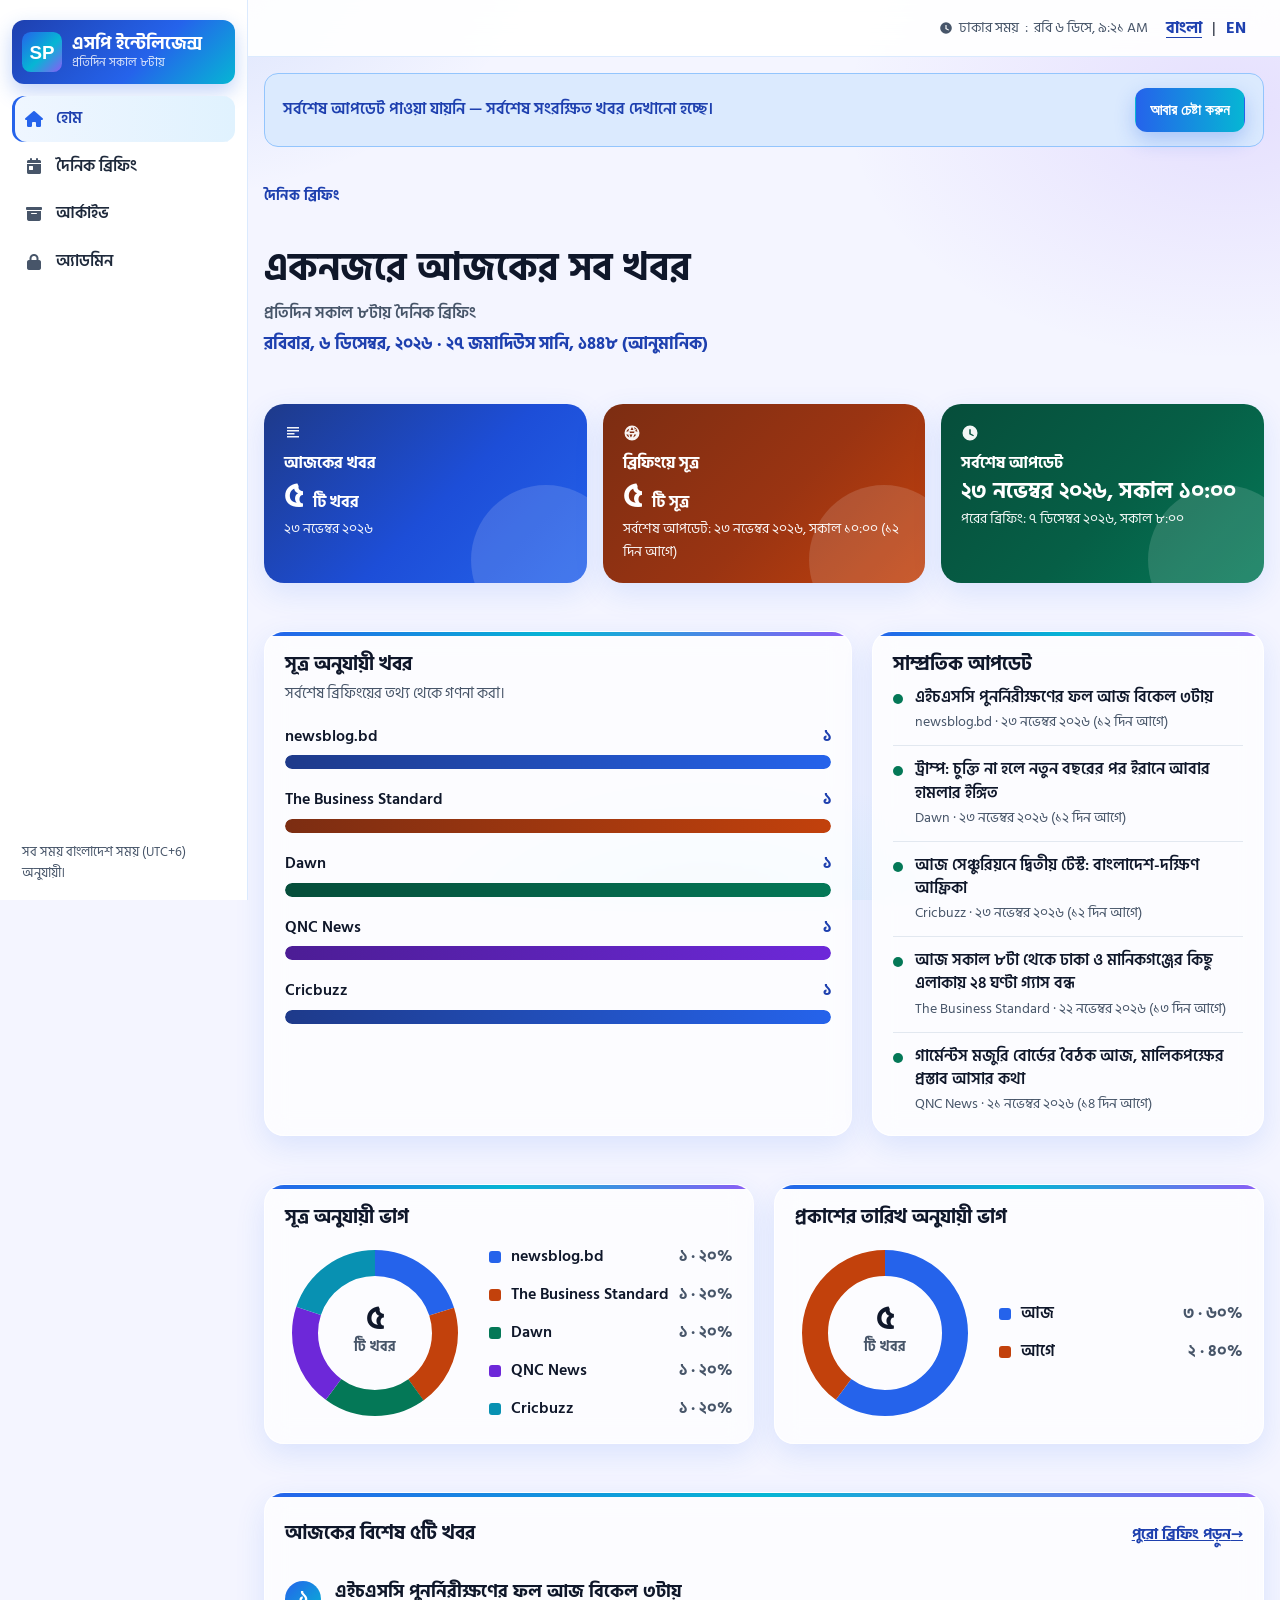
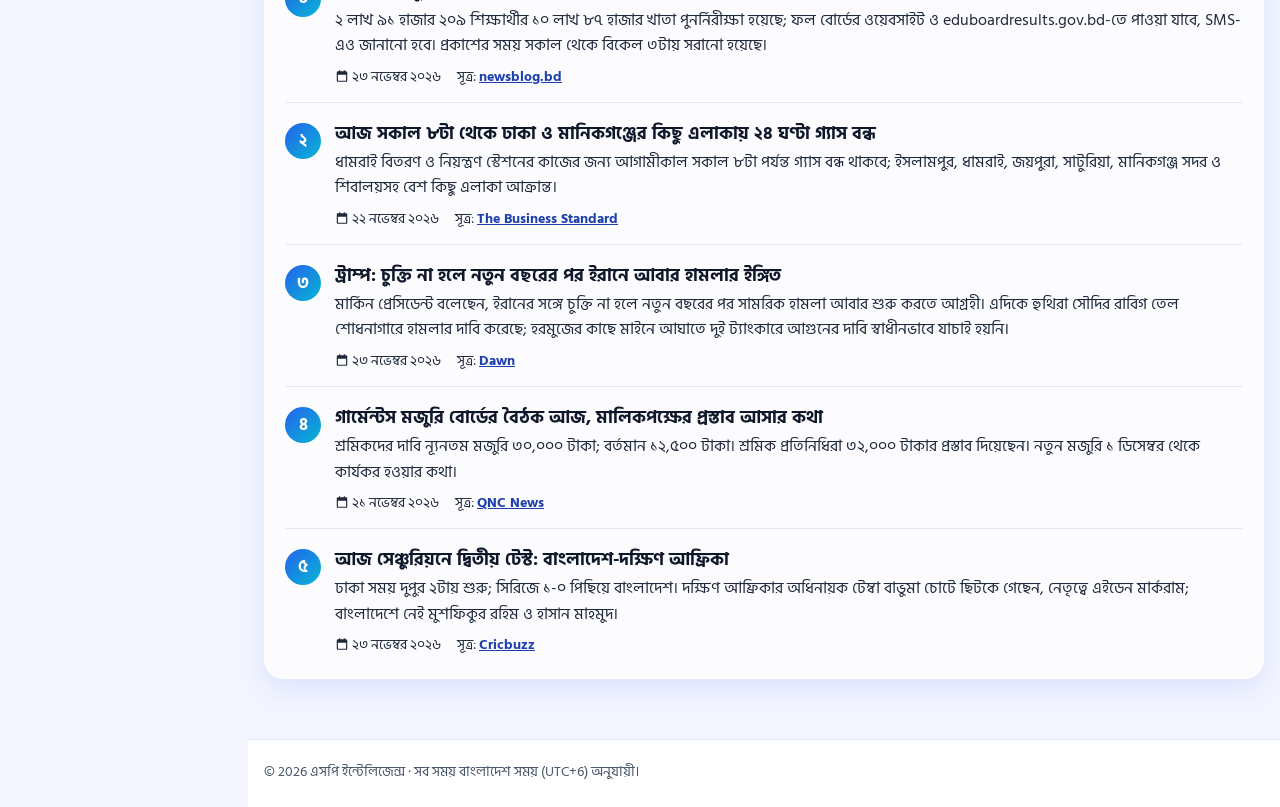
==== commit 64b795ad: "Redesign SP Intelligence: reference dashboard UI, daily 8 AM briefing only, admin same UI, loading t" ====
--- a/index.html
+++ b/index.html
@@ -4,11 +4,13 @@
 <meta charset="UTF-8">
 <meta name="viewport" content="width=device-width, initial-scale=1.0">
 <title>হোম — এসপি ইন্টেলিজেন্স</title>
-<meta name="description" content="বাংলাদেশ ও বিশ্বের খবর — যাচাই করা, সময়মতো, সহজ বাংলায়">
+<meta name="description" content="বাংলাদেশ ও বিশ্বের খবর — সহজ বাংলায়, প্রতিদিন সকাল ৮টায় দৈনিক ব্রিফিং">
 <link rel="preconnect" href="https://fonts.googleapis.com">
 <link rel="preconnect" href="https://fonts.gstatic.com" crossorigin>
-<link href="https://fonts.googleapis.com/css2?family=Inter:wght@400;500;600;700;800&family=Plus+Jakarta+Sans:wght@600;700;800&family=Hind+Siliguri:wght@500;600;700&family=Noto+Sans+Bengali:wght@400;500;600;700;800&display=swap" rel="stylesheet">
-<link rel="stylesheet" href="https://cdnjs.cloudflare.com/ajax/libs/font-awesome/6.5.2/css/all.min.css">
+<link href="https://fonts.googleapis.com/css2?family=Hind+Siliguri:wght@500;600;700&family=Noto+Sans+Bengali:wght@400;500;600;700;800&display=swap" rel="stylesheet" media="print" onload="this.media='all'">
+<noscript><link href="https://fonts.googleapis.com/css2?family=Hind+Siliguri:wght@500;600;700&family=Noto+Sans+Bengali:wght@400;500;600;700;800&display=swap" rel="stylesheet"></noscript>
+<link rel="stylesheet" href="https://cdnjs.cloudflare.com/ajax/libs/font-awesome/6.5.2/css/all.min.css" media="print" onload="this.media='all'">
+<noscript><link rel="stylesheet" href="https://cdnjs.cloudflare.com/ajax/libs/font-awesome/6.5.2/css/all.min.css"></noscript>
 <link rel="stylesheet" href="assets/css/style.css">
 <link rel="icon" href="data:image/svg+xml,%3Csvg xmlns='http://www.w3.org/2000/svg' viewBox='0 0 64 64'%3E%3Crect width='64' height='64' rx='14' fill='%232563EB'/%3E%3Ctext x='32' y='44' font-size='30' font-family='Arial' font-weight='bold' fill='white' text-anchor='middle'%3ESP%3C/text%3E%3C/svg%3E">
 </head>
@@ -24,16 +26,14 @@
       </span>
       <span class="sidebar-brand-text">
         <span class="sidebar-brand-name" data-i18n="site_name">এসপি ইন্টেলিজেন্স</span>
-        <span class="sidebar-brand-tag" data-i18n="hero_badge">যাচাই করা খবর · সহজ বাংলায়</span>
+        <span class="sidebar-brand-tag" data-i18n="hero_badge">প্রতিদিন সকাল ৮টায়</span>
       </span>
     </a>
     <nav class="sidebar-nav">
       <a href="index.html" class="active" aria-current="page"><i class="fa-solid fa-house" aria-hidden="true"></i><span data-i18n="home">হোম</span></a>
-      <a href="10-ghonta.html"><i class="fa-solid fa-clock" aria-hidden="true"></i><span data-i18n="section_10h">১০ ঘণ্টার আপডেট</span></a>
-      <a href="4-ghonta.html"><i class="fa-solid fa-bolt" aria-hidden="true"></i><span data-i18n="section_4h">৪ ঘণ্টার আপডেট</span></a>
-      <a href="2-ghonta.html"><i class="fa-solid fa-stopwatch" aria-hidden="true"></i><span data-i18n="section_2h">২ ঘণ্টার আপডেট</span></a>
       <a href="daily.html"><i class="fa-solid fa-calendar-day" aria-hidden="true"></i><span data-i18n="section_daily">দৈনিক ব্রিফিং</span></a>
       <a href="archive.html"><i class="fa-solid fa-box-archive" aria-hidden="true"></i><span data-i18n="archive">আর্কাইভ</span></a>
+      <a href="admin.html"><i class="fa-solid fa-lock" aria-hidden="true"></i><span data-i18n="admin">অ্যাডমিন</span></a>
     </nav>
     <p class="sidebar-note" data-i18n="footer_note">সব সময় বাংলাদেশ সময় (UTC+6) অনুযায়ী।</p>
   </aside>
@@ -59,19 +59,19 @@
 <!-- ============ DASHBOARD HEADING ============ -->
 <section class="dash-head">
   <div class="container">
-    <span class="section-kicker" data-i18n="dash_kicker">সকালের ড্যাশবোর্ড</span>
+    <span class="section-kicker" data-i18n="dash_kicker">দৈনিক ব্রিফিং</span>
     <h1 data-i18n="dash_title">একনজরে আজকের সব খবর</h1>
+    <p class="dash-sub" data-i18n="dash_subtitle">প্রতিদিন সকাল ৮টায় দৈনিক ব্রিফিং</p>
     <p class="dash-date" id="dash-date" role="status"><span data-i18n="loading">লোড হচ্ছে…</span></p>
   </div>
 </section>
 
-<!-- ============ STAT CARDS (one per sector) ============ -->
-<section class="section stat-section" aria-label="সেকশন সারসংক্ষেপ">
+<!-- ============ STAT CARDS (3, live from the latest briefing) ============ -->
+<section class="section stat-section" aria-label="সারসংক্ষেপ">
   <div class="container">
     <div class="stat-grid" id="stat-grid">
       <div class="stat-card stat-blue"><p><span data-i18n="loading">লোড হচ্ছে…</span></p></div>
       <div class="stat-card stat-orange"><p><span data-i18n="loading">লোড হচ্ছে…</span></p></div>
-      <div class="stat-card stat-violet"><p><span data-i18n="loading">লোড হচ্ছে…</span></p></div>
       <div class="stat-card stat-green"><p><span data-i18n="loading">লোড হচ্ছে…</span></p></div>
     </div>
   </div>
@@ -81,8 +81,8 @@
 <section class="section insight-section">
   <div class="container insight-layout">
     <div class="card chart-panel">
-      <h2 data-i18n="chart_title">প্রতি সেকশনে খবরের সংখ্যা</h2>
-      <p class="panel-note" data-i18n="chart_note">সর্বশেষ আপডেটের তথ্য থেকে গণনা করা — কোনো অনুমান নয়।</p>
+      <h2 id="chart-title" data-i18n="chart_title">সূত্র অনুযায়ী খবর</h2>
+      <p class="panel-note" data-i18n="chart_note">সর্বশেষ ব্রিফিংয়ের তথ্য থেকে গণনা করা।</p>
       <div id="chart-bars"><p class="empty-state"><span data-i18n="loading">লোড হচ্ছে…</span></p></div>
     </div>
     <div class="card activity-panel">
@@ -92,56 +92,29 @@
   </div>
 </section>
 
-<!-- ============ SECTOR PANELS (latest 3, title + time only) ============ -->
-<section class="section sectors-section">
-  <div class="container">
-    <div class="sector-grid">
-      <article class="card sector-panel">
-        <div class="sector-head">
-          <h2 data-i18n="section_10h">১০ ঘণ্টার আপডেট</h2>
-          <a class="sector-more" href="10-ghonta.html"><span data-i18n="view_all">সব দেখুন</span> →</a>
-        </div>
-        <ul class="sector-list" id="list-10h"><li><span data-i18n="loading">লোড হচ্ছে…</span></li></ul>
-      </article>
-      <article class="card sector-panel">
-        <div class="sector-head">
-          <h2 data-i18n="section_4h">৪ ঘণ্টার আপডেট</h2>
-          <a class="sector-more" href="4-ghonta.html"><span data-i18n="view_all">সব দেখুন</span> →</a>
-        </div>
-        <ul class="sector-list" id="list-4h"><li><span data-i18n="loading">লোড হচ্ছে…</span></li></ul>
-      </article>
-      <article class="card sector-panel">
-        <div class="sector-head">
-          <h2 data-i18n="section_2h">২ ঘণ্টার আপডেট</h2>
-          <a class="sector-more" href="2-ghonta.html"><span data-i18n="view_all">সব দেখুন</span> →</a>
-        </div>
-        <ul class="sector-list" id="list-2h"><li><span data-i18n="loading">লোড হচ্ছে…</span></li></ul>
-      </article>
-      <article class="card sector-panel">
-        <div class="sector-head">
-          <h2 data-i18n="section_daily">দৈনিক ব্রিফিং</h2>
-          <a class="sector-more" href="daily.html"><span data-i18n="view_all">সব দেখুন</span> →</a>
-        </div>
-        <ul class="sector-list" id="list-daily"><li><span data-i18n="loading">লোড হচ্ছে…</span></li></ul>
-      </article>
+<!-- ============ DONUT PANELS ============ -->
+<section class="section donut-section">
+  <div class="container donut-grid">
+    <div class="card donut-panel">
+      <h2 id="donut-sources-title" data-i18n="donut_sources_title">সূত্র অনুযায়ী ভাগ</h2>
+      <div id="donut-sources"><p class="empty-state"><span data-i18n="loading">লোড হচ্ছে…</span></p></div>
+    </div>
+    <div class="card donut-panel">
+      <h2 id="donut-dates-title" data-i18n="donut_dates_title">প্রকাশের তারিখ অনুযায়ী ভাগ</h2>
+      <div id="donut-dates"><p class="empty-state"><span data-i18n="loading">লোড হচ্ছে…</span></p></div>
     </div>
   </div>
 </section>
 
-<!-- ============ FUTURE WIDGET SLOTS (small, quiet) ============ -->
-<section class="section widgets-section">
+<!-- ============ BRIEFING PREVIEW (numbered 1–5) ============ -->
+<section class="section preview-section">
   <div class="container">
-    <div class="widgets-row">
-      <div class="widget-slot">
-        <span class="widget-tag" data-i18n="widget_soon">শীঘ্রই আসছে</span>
-        <h3 data-i18n="widget_weather">আবহাওয়া</h3>
-        <p data-i18n="widget_weather_text">ঢাকার আবহাওয়া ও তাপমাত্রা এখানে দেখা যাবে।</p>
+    <div class="card preview-panel">
+      <div class="sector-head">
+        <h2 data-i18n="briefing_preview">আজকের বিশেষ ৫টি খবর</h2>
+        <a class="sector-more" href="daily.html"><span data-i18n="view_full_briefing">পুরো ব্রিফিং পড়ুন</span> →</a>
       </div>
-      <div class="widget-slot">
-        <span class="widget-tag" data-i18n="widget_soon">শীঘ্রই আসছে</span>
-        <h3 data-i18n="widget_markets">ডলার ও বাজার</h3>
-        <p data-i18n="widget_markets_text">ডলারের হার ও বাজারের তথ্য এখানে দেখা যাবে।</p>
-      </div>
+      <div id="briefing-preview"><p class="empty-state"><span data-i18n="loading">লোড হচ্ছে…</span></p></div>
     </div>
   </div>
 </section>
@@ -150,9 +123,7 @@
 
     <footer class="site-footer">
       <div class="container footer-inner">
-        <p>© <span id="footer-year">2026</span> <span data-i18n="site_name">এসপি ইন্টেলিজেন্স</span></p>
-        <p class="footer-honesty" data-i18n="honesty_text">এই সাইটে কোনো বানানো খবর, ভুয়া তথ্য বা গুজব প্রকাশ করা হয় না। কোনো বিষয়ে নতুন তথ্য না থাকলে সেটি স্পষ্টভাবে জানানো হয়। প্রতিটি গুরুত্বপূর্ণ খবরের সঙ্গে প্রকাশের তারিখ ও মূল সূত্রের লিংক থাকে।</p>
-        <p class="footer-note" data-i18n="footer_note">সব সময় বাংলাদেশ সময় (UTC+6) অনুযায়ী।</p>
+        <p>© <span id="footer-year">2026</span> <span data-i18n="site_name">এসপি ইন্টেলিজেন্স</span> · <span data-i18n="footer_note">সব সময় বাংলাদেশ সময় (UTC+6) অনুযায়ী।</span></p>
       </div>
     </footer>
   </div>
@@ -162,17 +133,14 @@
   <a href="index.html" class="active">
     <i class="fa-solid fa-house" aria-hidden="true"></i><span data-i18n="home">হোম</span>
   </a>
-  <a href="10-ghonta.html">
-    <i class="fa-solid fa-clock" aria-hidden="true"></i><span data-i18n="section_10h">১০ ঘণ্টার আপডেট</span>
-  </a>
-  <a href="4-ghonta.html">
-    <i class="fa-solid fa-bolt" aria-hidden="true"></i><span data-i18n="section_4h">৪ ঘণ্টার আপডেট</span>
-  </a>
-  <a href="2-ghonta.html">
-    <i class="fa-solid fa-stopwatch" aria-hidden="true"></i><span data-i18n="section_2h">২ ঘণ্টার আপডেট</span>
-  </a>
   <a href="daily.html">
     <i class="fa-solid fa-calendar-day" aria-hidden="true"></i><span data-i18n="section_daily">দৈনিক ব্রিফিং</span>
+  </a>
+  <a href="archive.html">
+    <i class="fa-solid fa-box-archive" aria-hidden="true"></i><span data-i18n="archive">আর্কাইভ</span>
+  </a>
+  <a href="admin.html">
+    <i class="fa-solid fa-lock" aria-hidden="true"></i><span data-i18n="admin">অ্যাডমিন</span>
   </a>
 </nav>
 
--- a/assets/css/style.css
+++ b/assets/css/style.css
@@ -147,12 +147,15 @@
   align-items: center;
   gap: 10px;
   text-decoration: none;
-  color: var(--ink);
+  color: #FFFFFF;
   min-height: 44px;
-  padding: 4px 10px 16px;
+  padding: 12px 10px;
   margin-bottom: 12px;
-  border-bottom: 1px solid var(--border-strong);
-}
+  border-radius: 12px;
+  background: linear-gradient(135deg, #1E40AF, #2563EB 60%, #06B6D4);
+  box-shadow: 0 8px 20px rgba(37, 99, 235, 0.28);
+}
+.sidebar-brand:hover { color: #FFFFFF; }
 .brand-mark { flex: none; line-height: 0; }
 .sidebar-brand-name {
   display: block;
@@ -160,11 +163,12 @@
   font-size: 1.1rem;
   font-weight: 800;
   line-height: 1.25;
+  color: #FFFFFF;
 }
 .sidebar-brand-tag {
   display: block;
   font-size: 0.75rem;
-  color: var(--muted);
+  color: rgba(255, 255, 255, 0.85);
   line-height: 1.35;
 }
 .sidebar-nav {
@@ -462,10 +466,28 @@
   text-align: center;
   color: var(--muted);
 }
+
+/* --- Load-error banner (app.js injects it at the top of <main>) --- */
+.load-error-banner {
+  display: flex;
+  flex-wrap: wrap;
+  align-items: center;
+  gap: 12px;
+  margin: 16px auto 0;
+  max-width: 1120px;
+  width: calc(100% - (var(--space, 20px) * 2));
+  padding: 14px 18px;
+  border-radius: var(--radius-sm);
+  font-weight: 600;
+}
+.load-error-banner p { margin: 0; flex: 1 1 240px; }
+.load-error-error { background: #FEE2E2; border: 1px solid #FCA5A5; color: #991B1B; }
+.load-error-info { background: #DBEAFE; border: 1px solid #93C5FD; color: var(--blue-dark); }
+.load-retry-btn { flex: none; }
 .center-cta { text-align: center; margin-top: 20px; }
 .mt-2 { margin-top: 16px; }
 
-/* --- Slim footer: one quiet line, honesty note, time note --- */
+/* --- Slim footer: one quiet line --- */
 .site-footer {
   margin-top: 48px;
   background: #FFFFFF;
@@ -473,9 +495,7 @@
   color: var(--muted);
 }
 .footer-inner { padding-top: 20px; padding-bottom: 96px; font-size: 0.9rem; }
-.footer-inner p { margin: 0 0 6px; }
-.footer-inner p:last-child { margin-bottom: 0; }
-.footer-honesty { color: var(--ink-soft); }
+.footer-inner p { margin: 0; }
 
 /* --- Mobile bottom nav (5 items) --- */
 .bottom-nav {
@@ -531,6 +551,11 @@
    ========================================================================== */
 .dash-head { padding: 28px 0 0; }
 .dash-head h1 { margin-bottom: 6px; }
+.dash-sub {
+  color: var(--muted);
+  font-weight: 600;
+  margin-bottom: 4px;
+}
 .dash-date {
   font-weight: 700;
   font-size: 1.05rem;
@@ -578,6 +603,7 @@
 .stat-label { font-weight: 700; font-size: 1.02rem; }
 .stat-num { font-size: 2.1rem; font-weight: 800; line-height: 1.15; }
 .stat-unit { font-size: 1rem; font-weight: 700; }
+.stat-time { font-size: 1.35rem; font-weight: 800; line-height: 1.3; }
 .stat-meta { font-size: 0.88rem; opacity: 0.95; }
 
 /* --- Chart + activity row (reference: Total Sale chart + User Activity) --- */
@@ -643,14 +669,65 @@
 .activity-body a:hover { color: var(--blue-dark); text-decoration: underline; }
 .activity-meta { display: block; font-size: 0.86rem; color: var(--muted); margin-top: 2px; }
 
-/* --- Sector panels: title + time only, generous spacing --- */
-.sectors-section { padding-top: 12px; }
-.sector-grid {
+/* --- Donut panels (reference: Daily Traffic / Productivity) --- */
+.donut-section { padding-top: 12px; }
+.donut-grid {
   display: grid;
   grid-template-columns: 1fr;
   gap: 20px;
 }
-.sector-panel { padding: 20px 20px 8px; }
+.donut-panel h2 { font-size: 1.2rem; margin-bottom: 12px; }
+.donut-wrap {
+  display: flex;
+  flex-wrap: wrap;
+  align-items: center;
+  gap: 8px 24px;
+}
+.donut-svg { flex: none; }
+.donut-total-num {
+  font-size: 2rem;
+  font-weight: 800;
+  fill: var(--ink);
+  font-family: var(--font-head);
+}
+.donut-total-label {
+  font-size: 0.85rem;
+  font-weight: 700;
+  fill: var(--muted);
+}
+.donut-legend {
+  list-style: none;
+  margin: 0;
+  padding: 0;
+  display: grid;
+  gap: 10px;
+  flex: 1;
+  min-width: 180px;
+}
+.donut-legend li {
+  display: flex;
+  align-items: center;
+  gap: 10px;
+  font-weight: 600;
+  min-height: 28px;
+}
+.legend-dot {
+  width: 12px;
+  height: 12px;
+  border-radius: 3px;
+  flex: none;
+}
+.legend-count {
+  margin-left: auto;
+  color: var(--muted);
+  font-weight: 700;
+  white-space: nowrap;
+}
+
+/* --- Numbered briefing list (homepage preview, daily page, archive) --- */
+.preview-section { padding-top: 12px; }
+.preview-panel { padding: 20px 20px 8px; }
+.preview-panel .sector-head { margin-bottom: 8px; }
 .sector-head {
   display: flex;
   align-items: baseline;
@@ -667,45 +744,48 @@
   display: inline-flex;
   align-items: center;
 }
-.sector-list { list-style: none; margin: 0; padding: 0; }
-.sector-list li { padding: 12px 0; border-bottom: 1px solid var(--hairline); }
-.sector-list li:last-child { border-bottom: none; }
-.sector-list a {
-  color: var(--ink);
-  text-decoration: none;
-  font-weight: 600;
-  line-height: 1.45;
-  display: block;
-}
-.sector-list a:hover { color: var(--blue-dark); text-decoration: underline; }
-.sector-time { display: block; font-size: 0.86rem; color: var(--muted); margin-top: 2px; }
-.sector-empty { color: var(--muted); }
-
-/* --- Future widget slots: small, quiet, clearly marked, no fake data --- */
-.widgets-section { padding-top: 12px; }
-.widgets-row {
+.brief-list {
+  list-style: none;
+  margin: 0;
+  padding: 0;
   display: grid;
-  grid-template-columns: 1fr;
-  gap: 16px;
-}
-.widget-slot {
-  border: 2px dashed #CBD5E1;
-  border-radius: var(--radius);
-  background: rgba(255, 255, 255, 0.5);
-  padding: 16px 18px;
-}
-.widget-slot h3 { font-size: 1rem; margin-bottom: 4px; }
-.widget-slot p { color: var(--muted); font-size: 0.92rem; margin-bottom: 0; }
-.widget-tag {
-  display: inline-block;
-  background: #DBEAFE;
-  color: var(--blue-dark);
-  font-weight: 700;
-  font-size: 0.85rem;
-  border-radius: 999px;
-  padding: 4px 12px;
-  margin-bottom: 8px;
-}
+  gap: 4px;
+}
+.brief-list li {
+  display: flex;
+  gap: 14px;
+  padding: 14px 0;
+  border-bottom: 1px solid var(--hairline);
+}
+.brief-list li:last-child { border-bottom: none; }
+.brief-num {
+  flex: none;
+  width: 36px;
+  height: 36px;
+  border-radius: 50%;
+  background: linear-gradient(135deg, #2563EB, #06B6D4);
+  color: #FFFFFF;
+  font-weight: 800;
+  font-size: 1.05rem;
+  display: flex;
+  align-items: center;
+  justify-content: center;
+  margin-top: 2px;
+}
+.brief-body { min-width: 0; }
+.brief-body h3 { font-size: 1.15rem; margin: 0 0 4px; }
+.brief-body p { margin: 0 0 6px; color: var(--ink-soft); }
+.brief-body p:last-child { margin-bottom: 0; }
+.brief-meta {
+  display: flex;
+  flex-wrap: wrap;
+  gap: 4px 16px;
+  font-size: 0.9rem;
+  color: var(--muted);
+}
+.brief-meta a { font-weight: 700; }
+.brief-list-compact li { padding: 10px 0; }
+.brief-list-compact .brief-body h3 { font-size: 1.05rem; margin-bottom: 0; }
 
 /* --- Responsive --- */
 @media (min-width: 480px) {
@@ -715,12 +795,11 @@
   .section-head-row { flex-direction: row; align-items: flex-end; justify-content: space-between; }
   .section-head-row .btn { align-self: auto; }
   .stat-grid { grid-template-columns: 1fr 1fr; }
-  .widgets-row { grid-template-columns: 1fr 1fr; }
 }
 @media (min-width: 768px) {
   h1 { font-size: 2.4rem; }
   .news-grid { grid-template-columns: 1fr 1fr; }
-  .sector-grid { grid-template-columns: 1fr 1fr; }
+  .donut-grid { grid-template-columns: 1fr 1fr; }
   .bottom-nav { display: none; }
   .footer-inner { padding-bottom: 24px; }
   .back-to-top { bottom: 24px; }
@@ -732,7 +811,7 @@
   .sidebar-toggle { display: none; }
   .topbar-title { display: none; }
   .topbar-inner { padding: 4px 28px; }
-  .stat-grid { grid-template-columns: repeat(4, 1fr); }
+  .stat-grid { grid-template-columns: repeat(3, 1fr); }
   .insight-layout { grid-template-columns: 1.5fr 1fr; }
   .section { padding: 36px 0 12px; }
   .dash-head { padding-top: 36px; }
